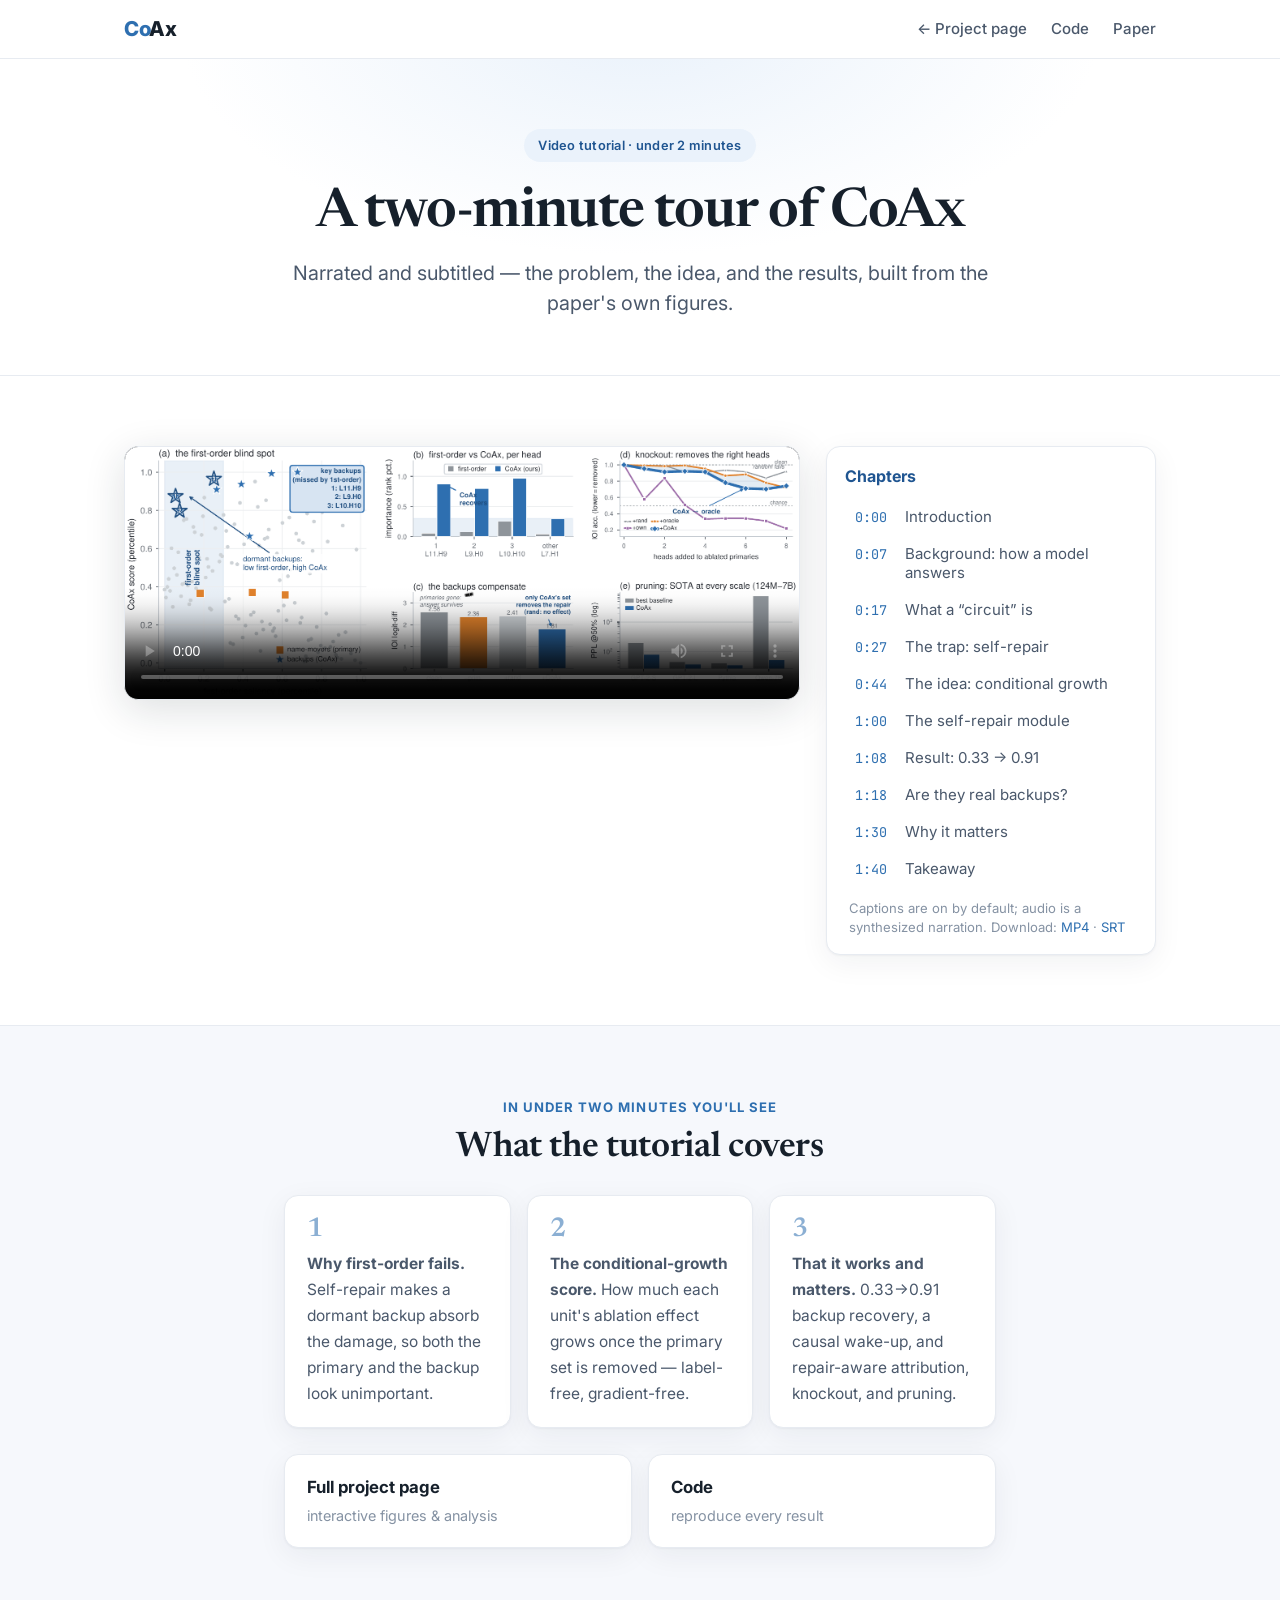
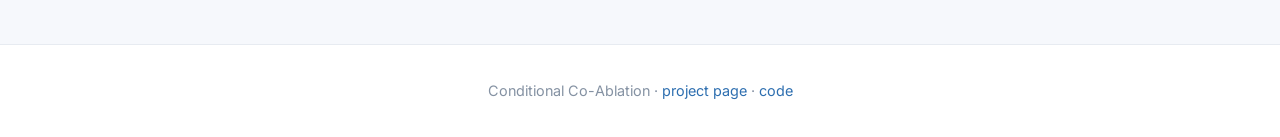
==== tutorial.html @ 96b6fce2 "Video v2: beginner-first animated tutorial (custom schematics, Ken Burns, animated counter, cross-fa" ====
<!DOCTYPE html>
<html lang="en">
<head>
<meta charset="utf-8"/>
<meta name="viewport" content="width=device-width, initial-scale=1.0"/>
<title>Tutorial — Conditional Co-Ablation (CoAx)</title>
<meta name="description" content="A narrated video tutorial on Conditional Co-Ablation: recovering self-repair backups in transformer circuits."/>
<link rel="preconnect" href="https://fonts.googleapis.com"/>
<link rel="preconnect" href="https://fonts.gstatic.com" crossorigin/>
<link href="https://fonts.googleapis.com/css2?family=Inter:wght@400;500;600;700;800&family=Newsreader:ital,opsz@0,6..72;1,6..72&family=JetBrains+Mono:wght@400;500&display=swap" rel="stylesheet"/>
<link rel="stylesheet" href="style.css"/>
<script>document.documentElement.classList.add('js');</script>
</head>
<body>

<nav id="nav">
  <div class="nav-inner">
    <a class="brand" href="index.html"><span class="brand-mark">Co</span>Ax</a>
    <div class="nav-links">
      <a href="index.html">&larr; Project page</a>
      <a href="https://github.com/GongZhiren/Conditional-Co-Ablation">Code</a>
      <a href="https://arxiv.org/abs/XXXX.XXXXX">Paper</a>
    </div>
  </div>
</nav>

<header class="hero tut-hero">
  <div class="wrap narrow">
    <div class="tag">Video tutorial · under 2 minutes</div>
    <h1>A two-minute tour of CoAx</h1>
    <p class="subtitle">Narrated and subtitled — the problem, the idea, and the results, built from the
      paper's own figures.</p>
  </div>
</header>

<main>
<section class="sec">
  <div class="wrap">
    <div class="tut-grid">
      <div class="video-card">
        <video id="vid" controls preload="metadata" poster="assets/fig_teaser.png" playsinline>
          <source src="assets/tutorial.mp4" type="video/mp4"/>
          <track kind="captions" src="assets/tutorial.vtt" srclang="en" label="English" default/>
          Your browser does not support the video tag — <a href="assets/tutorial.mp4">download the tutorial</a>.
        </video>
      </div>
      <aside class="chapters">
        <h4>Chapters</h4>
        <ul>
          <li><button data-t="0"><span>0:00</span> Introduction</button></li>
          <li><button data-t="7"><span>0:07</span> Background: how a model answers</button></li>
          <li><button data-t="17"><span>0:17</span> What a &ldquo;circuit&rdquo; is</button></li>
          <li><button data-t="27"><span>0:27</span> The trap: self-repair</button></li>
          <li><button data-t="44"><span>0:44</span> The idea: conditional growth</button></li>
          <li><button data-t="60"><span>1:00</span> The self-repair module</button></li>
          <li><button data-t="68"><span>1:08</span> Result: 0.33 &rarr; 0.91</button></li>
          <li><button data-t="78"><span>1:18</span> Are they real backups?</button></li>
          <li><button data-t="90"><span>1:30</span> Why it matters</button></li>
          <li><button data-t="100"><span>1:40</span> Takeaway</button></li>
        </ul>
        <p class="chap-note">Captions are on by default; audio is a synthesized narration. Download:
          <a href="assets/tutorial.mp4">MP4</a> · <a href="assets/tutorial.srt">SRT</a></p>
      </aside>
    </div>
  </div>
</section>

<section class="sec alt">
  <div class="wrap narrow">
    <span class="kicker">In under two minutes you'll see</span>
    <h2>What the tutorial covers</h2>
    <div class="takeaways">
      <div class="tk"><div class="tk-n">1</div><p><b>Why first-order fails.</b> Self-repair makes a
        dormant backup absorb the damage, so both the primary and the backup look unimportant.</p></div>
      <div class="tk"><div class="tk-n">2</div><p><b>The conditional-growth score.</b> How much each
        unit's ablation effect grows once the primary set is removed — label-free, gradient-free.</p></div>
      <div class="tk"><div class="tk-n">3</div><p><b>That it works and matters.</b> 0.33&rarr;0.91 backup
        recovery, a causal wake-up, and repair-aware attribution, knockout, and pruning.</p></div>
    </div>
    <div class="res-links" style="margin-top:26px">
      <a class="res" href="index.html"><b>Full project page</b><span>interactive figures &amp; analysis</span></a>
      <a class="res" href="https://github.com/GongZhiren/Conditional-Co-Ablation"><b>Code</b><span>reproduce every result</span></a>
    </div>
  </div>
</section>
</main>

<footer><div class="wrap narrow"><p>Conditional Co-Ablation · <a href="index.html">project page</a> ·
  <a href="https://github.com/GongZhiren/Conditional-Co-Ablation">code</a></p></div></footer>

<script>
  const v=document.getElementById('vid');
  document.querySelectorAll('.chapters button').forEach(b=>b.addEventListener('click',()=>{
    v.currentTime=+b.dataset.t; v.play().catch(()=>{});
    document.querySelectorAll('.chapters button').forEach(x=>x.classList.remove('on')); b.classList.add('on');
    v.scrollIntoView({behavior:'smooth',block:'center'});
  }));
</script>
</body>
</html>
---- style.css ----
/* ============================================================
   CoAx project page — clean academic style, blue accent (#2e6fb0)
   ============================================================ */
:root{
  --ink:#16202b; --ink-soft:#4a586b; --ink-faint:#8592a3;
  --line:#e7ebf1; --line-soft:#eef2f7;
  --bg:#ffffff; --bg-alt:#f6f8fc; --bg-card:#ffffff;
  --blue:#2e6fb0; --blue-deep:#1f5591; --blue-wash:#eaf2fb;
  --orange:#d98a2b; --gold:#e3a52a; --green:#2f8f66; --red:#c15743;
  --radius:14px; --shadow:0 1px 2px rgba(20,32,43,.04),0 8px 30px rgba(20,32,43,.06);
  --maxw:1080px;
}
*{box-sizing:border-box}
html{scroll-behavior:smooth; scroll-padding-top:74px}
body{
  margin:0; background:var(--bg); color:var(--ink);
  font-family:"Inter",system-ui,-apple-system,Segoe UI,Roboto,sans-serif;
  font-size:17px; line-height:1.68; -webkit-font-smoothing:antialiased;
}
a{color:var(--blue); text-decoration:none}
a:hover{color:var(--blue-deep)}
em{font-style:italic; color:var(--blue-deep); font-weight:500}
.wrap{max-width:var(--maxw); margin:0 auto; padding:0 24px}
.wrap.narrow{max-width:760px}
.mono{font-family:"JetBrains Mono",ui-monospace,monospace; font-size:.82em; color:var(--ink-faint); font-weight:400}

/* ---------------- nav ---------------- */
#nav{position:sticky; top:0; z-index:50; background:rgba(255,255,255,.82);
  backdrop-filter:saturate(180%) blur(12px); border-bottom:1px solid var(--line)}
.nav-inner{max-width:var(--maxw); margin:0 auto; padding:0 24px; height:58px;
  display:flex; align-items:center; justify-content:space-between}
.brand{font-weight:800; font-size:1.28rem; letter-spacing:-.02em; color:var(--ink)}
.brand-mark{color:var(--blue)}
.nav-links{display:flex; gap:24px}
.nav-links a{color:var(--ink-soft); font-weight:500; font-size:.94rem; position:relative}
.nav-links a:hover,.nav-links a.active{color:var(--blue)}
.nav-links a.active::after{content:""; position:absolute; left:0; right:0; bottom:-19px; height:2px; background:var(--blue)}

/* ---------------- hero ---------------- */
.hero{padding:76px 0 54px; background:
  radial-gradient(60% 120% at 50% -10%, var(--blue-wash), transparent 60%), var(--bg);
  border-bottom:1px solid var(--line); text-align:center}
.tag{display:inline-block; font-size:.8rem; font-weight:600; letter-spacing:.02em;
  color:var(--blue-deep); background:var(--blue-wash); padding:6px 14px; border-radius:999px; margin-bottom:22px}
.hero h1{font-family:"Newsreader",Georgia,serif; font-weight:600; font-size:3.4rem;
  line-height:1.08; letter-spacing:-.02em; margin:0 0 16px}
.subtitle{font-size:1.24rem; color:var(--ink-soft); max-width:720px; margin:0 auto 26px; line-height:1.5}
.subtitle em{color:var(--blue-deep)}
.authors{display:flex; flex-wrap:wrap; gap:6px 22px; justify-content:center; font-weight:600; font-size:1.02rem}
.authors span::after{content:""}
.affil{color:var(--ink-faint); margin-top:6px; font-size:.98rem}
.badges{display:flex; gap:12px; justify-content:center; margin:30px 0 8px; flex-wrap:wrap}
.badge{display:inline-flex; align-items:center; gap:8px; padding:10px 20px; border-radius:999px;
  border:1px solid var(--line); background:#fff; color:var(--ink); font-weight:600; font-size:.95rem;
  box-shadow:var(--shadow); transition:transform .12s ease, border-color .12s ease}
.badge:hover{transform:translateY(-2px); border-color:var(--blue); color:var(--ink)}
.badge svg{width:18px; height:18px; fill:currentColor}
.badge.primary{background:var(--blue); color:#fff; border-color:var(--blue)}
.badge.primary:hover{background:var(--blue-deep); color:#fff}

.headline-stat{margin:44px auto 0; max-width:640px}
.stat{display:flex; align-items:center; justify-content:center; gap:26px; flex-wrap:wrap;
  background:#fff; border:1px solid var(--line); border-radius:var(--radius); padding:22px 28px; box-shadow:var(--shadow)}
.stat-row{display:flex; flex-direction:column; align-items:center}
.stat .lab{font-size:.82rem; color:var(--ink-faint); font-weight:500; text-transform:uppercase; letter-spacing:.04em}
.stat .v{font-family:"Newsreader",serif; font-size:2.7rem; font-weight:600; line-height:1}
.stat .v.bad{color:var(--red)} .stat .v.good{color:var(--blue)}
.stat .arrow{font-size:.86rem; color:var(--ink-soft); font-weight:600; max-width:130px; text-align:center}
.stat-cap{font-size:.97rem; color:var(--ink-soft); margin:18px 4px 0; line-height:1.55}
.repro{color:var(--ink-faint)}

/* ---------------- sections ---------------- */
.sec{padding:70px 0; border-bottom:1px solid var(--line)}
.sec.alt{background:var(--bg-alt)}
.kicker{display:block; text-align:center; color:var(--blue); font-weight:700; font-size:.82rem;
  letter-spacing:.08em; text-transform:uppercase; margin-bottom:10px}
.sec h2{font-family:"Newsreader",serif; font-weight:600; font-size:2.2rem; text-align:center;
  letter-spacing:-.01em; margin:0 0 26px; line-height:1.15}
.lead{font-size:1.08rem; color:var(--ink-soft); margin:0 0 18px}
.lead.center{text-align:center; max-width:820px; margin-left:auto; margin-right:auto}
.hint{color:var(--blue); font-weight:600; font-size:.92em}
.caption{text-align:center; color:var(--ink-faint); font-size:.94rem; max-width:820px; margin:22px auto 0; line-height:1.55}

/* equation */
.eq{background:#fff; border:1px solid var(--line); border-radius:var(--radius); padding:14px 18px;
  margin:14px 0 26px; overflow-x:auto; box-shadow:var(--shadow); text-align:center}

/* cards */
.two-col{display:grid; grid-template-columns:1fr 1fr; gap:18px; margin:6px 0 24px}
.card{background:#fff; border:1px solid var(--line); border-radius:var(--radius); padding:22px 24px; box-shadow:var(--shadow)}
.card h4{margin:0 0 8px; font-size:1.05rem; color:var(--blue-deep)}
.card p{margin:0; font-size:.98rem; color:var(--ink-soft)}

/* ---------------- scroll progress + reveal + video + lightbox ---------------- */
#scrollbar{position:fixed; top:0; left:0; height:3px; width:0; background:var(--blue); z-index:60}
html.js .reveal{opacity:0; transform:translateY(26px); transition:opacity .7s ease, transform .7s cubic-bezier(.22,1,.36,1)}
html.js .reveal.in{opacity:1; transform:none}
.video-card{max-width:960px; margin:0 auto; border-radius:var(--radius); overflow:hidden;
  box-shadow:0 10px 40px rgba(20,32,43,.14); border:1px solid var(--line); background:#000}
.video-card video{display:block; width:100%; height:auto}
.figure.zoom{cursor:zoom-in}
.figure.zoom img{transition:transform .35s cubic-bezier(.22,1,.36,1)}
.figure.zoom:hover img{transform:scale(1.015)}
.figrow.three{grid-template-columns:repeat(3,1fr)}
#lightbox{position:fixed; inset:0; background:rgba(12,18,26,.9); z-index:200; display:none;
  align-items:center; justify-content:center; padding:34px; cursor:zoom-out; backdrop-filter:blur(3px)}
#lightbox.open{display:flex}
#lightbox img{max-width:96vw; max-height:92vh; border-radius:10px; box-shadow:0 20px 60px rgba(0,0,0,.5); background:#fff}

/* ---------------- figures (paper assets) ---------------- */
.wrap.wide{max-width:1180px}
.hero-fig{margin-top:34px}
.figure{margin:0; background:#fff; border:1px solid var(--line); border-radius:var(--radius);
  box-shadow:var(--shadow); overflow:hidden}
.figure img{display:block; width:100%; height:auto; background:#fff}
.figure figcaption{padding:14px 22px; font-size:.92rem; color:var(--ink-soft); line-height:1.55;
  border-top:1px solid var(--line-soft)}
.figure figcaption b{color:var(--ink)}
.figrow{display:grid; grid-template-columns:1fr 1fr; gap:20px; margin-top:22px}
.figrow .figure.half figcaption{font-size:.88rem}

/* ---------------- scatter plot ---------------- */
.plot-card{background:#fff; border:1px solid var(--line); border-radius:var(--radius);
  padding:20px; box-shadow:var(--shadow); max-width:760px; margin:6px auto 0}
#scatter{width:100%}
#scatter svg{width:100%; height:auto; display:block}
.legend{display:flex; flex-wrap:wrap; gap:8px 22px; justify-content:center; align-items:center;
  margin-top:12px; font-size:.9rem; color:var(--ink-soft)}
.legend .dot{width:11px; height:11px; border-radius:50%; display:inline-block; margin-right:6px; vertical-align:-1px}
.legend .dot.other{background:#c3ccd8} .legend .dot.primary{background:var(--orange)}
.legend .star{color:var(--blue); margin-right:5px; font-size:1.05em}
.legend-note{color:var(--ink-faint); font-size:.82rem}
.k-back{color:var(--blue); font-weight:700}

/* ---------------- demo (knockout) ---------------- */
.demo-card,.wake-card{background:#fff; border:1px solid var(--line); border-radius:var(--radius);
  box-shadow:var(--shadow); max-width:820px; margin:6px auto 0; overflow:hidden}
.demo-controls{display:flex; flex-wrap:wrap; gap:8px; padding:18px 22px; border-bottom:1px solid var(--line-soft); background:var(--bg-alt)}
.dbtn{border:1px solid var(--line); background:#fff; color:var(--ink-soft); font-weight:600; font-size:.92rem;
  padding:9px 16px; border-radius:9px; cursor:pointer; transition:all .14s ease; font-family:inherit}
.dbtn:hover{border-color:var(--blue); color:var(--blue)}
.dbtn.active{background:var(--blue); color:#fff; border-color:var(--blue)}
.demo-body{padding:26px 26px 30px; display:grid; grid-template-columns:1.3fr 1fr; gap:28px; align-items:center}
.gauge-label{font-size:.9rem; font-weight:600; color:var(--ink-soft); margin-bottom:8px}
.bar-track{position:relative; height:30px; background:var(--bg-alt); border-radius:8px; overflow:hidden; border:1px solid var(--line-soft)}
.bar-fill{position:absolute; left:0; top:0; bottom:0; width:0;
  background:linear-gradient(90deg,var(--blue),#4a8ccb); border-radius:8px; transition:width .7s cubic-bezier(.22,1,.36,1)}
.bar-fill.acc{background:linear-gradient(90deg,#2f8f66,#57b489)}
.bar-val{position:absolute; right:10px; top:50%; transform:translateY(-50%); font-family:"JetBrains Mono",monospace;
  font-size:.9rem; font-weight:600; color:var(--ink)}
.demo-explain{font-size:.98rem; color:var(--ink-soft); line-height:1.55; min-height:96px}
.demo-explain b{color:var(--ink)}
.demo-explain .verdict{display:inline-block; font-weight:700; margin-bottom:6px}
.verdict.ok{color:var(--green)} .verdict.warn{color:var(--red)} .verdict.mid{color:var(--blue-deep)}

/* ---------------- wake-up ---------------- */
.wake-slider{padding:20px 24px 6px; text-align:center}
.wake-slider label{font-weight:600; color:var(--ink-soft); font-size:.96rem}
.wake-slider b{color:var(--blue); font-size:1.1rem}
input[type=range]{-webkit-appearance:none; appearance:none; width:min(420px,80%); height:6px; border-radius:6px;
  background:var(--line); margin:14px auto 0; display:block; cursor:pointer}
input[type=range]::-webkit-slider-thumb{-webkit-appearance:none; width:20px; height:20px; border-radius:50%;
  background:var(--blue); border:3px solid #fff; box-shadow:var(--shadow); cursor:pointer}
input[type=range]::-moz-range-thumb{width:18px; height:18px; border-radius:50%; background:var(--blue); border:3px solid #fff; cursor:pointer}
.wake-gauges{display:grid; grid-template-columns:1fr 1fr; gap:24px; padding:16px 30px 30px}
.wg-title{font-size:.9rem; font-weight:600; color:var(--ink-soft); margin-bottom:10px; text-align:center; min-height:40px}
.wg svg{width:100%; height:auto; display:block}

/* ---------------- results ---------------- */
.results-grid{display:grid; grid-template-columns:1.15fr .85fr; gap:22px; max-width:940px; margin:0 auto}
.rc{background:#fff; border:1px solid var(--line); border-radius:var(--radius); padding:24px; box-shadow:var(--shadow)}
.rc h4{margin:0 0 14px; font-size:1.08rem}
.rtable{width:100%; border-collapse:collapse; font-size:.96rem}
.rtable th{text-align:left; color:var(--ink-faint); font-weight:600; font-size:.82rem; text-transform:uppercase;
  letter-spacing:.03em; padding:6px 8px; border-bottom:2px solid var(--line)}
.rtable td{padding:9px 8px; border-bottom:1px solid var(--line-soft)}
.rtable td:last-child{text-align:right; font-family:"JetBrains Mono",monospace; font-weight:600}
.rtable tr.win td{background:var(--blue-wash)}
.rtable tr.win td:last-child{color:var(--blue-deep)}
.ord{display:inline-block; font-size:.68rem; font-weight:700; color:var(--ink-faint); border:1px solid var(--line);
  border-radius:4px; padding:0 4px; margin-left:6px; vertical-align:1px}
.ord.ours{color:var(--blue); border-color:var(--blue)}
.rc-note{font-size:.9rem; color:var(--ink-faint); margin:14px 0 0; line-height:1.5}
.rc.mini{display:flex; flex-direction:column; gap:2px}
.mini-stat{display:flex; align-items:center; gap:14px; padding:12px 0; border-bottom:1px solid var(--line-soft)}
.ms-num{font-family:"Newsreader",serif; font-size:2rem; font-weight:600; color:var(--blue); min-width:74px}
.ms-lab{font-size:.9rem; color:var(--ink-soft); font-weight:600; line-height:1.3}
.ms-lab span{color:var(--ink-faint); font-weight:400; font-size:.85rem}

/* ---------------- resources / bibtex ---------------- */
.res-links{display:grid; grid-template-columns:1fr 1fr; gap:16px; margin:8px 0 26px}
.res{display:flex; flex-direction:column; gap:3px; padding:18px 22px; border:1px solid var(--line);
  border-radius:var(--radius); background:#fff; box-shadow:var(--shadow); transition:transform .12s, border-color .12s}
.res:hover{transform:translateY(-2px); border-color:var(--blue)}
.res b{font-size:1.05rem; color:var(--ink)} .res span{font-size:.9rem; color:var(--ink-faint)}
.bibtex{border:1px solid var(--line); border-radius:var(--radius); overflow:hidden; box-shadow:var(--shadow)}
.bib-head{display:flex; justify-content:space-between; align-items:center; padding:10px 16px;
  background:var(--bg-alt); border-bottom:1px solid var(--line); font-weight:600; font-size:.9rem; color:var(--ink-soft)}
#copyBib{border:1px solid var(--line); background:#fff; color:var(--blue); font-weight:600; font-size:.84rem;
  padding:5px 14px; border-radius:7px; cursor:pointer; font-family:inherit}
#copyBib:hover{background:var(--blue); color:#fff; border-color:var(--blue)}
.bibtex pre{margin:0; padding:18px; font-family:"JetBrains Mono",monospace; font-size:.82rem; line-height:1.6;
  color:var(--ink); overflow-x:auto; background:#fff}

/* ---------------- footer + tooltip ---------------- */
footer{padding:34px 0; text-align:center}
footer p{color:var(--ink-faint); font-size:.9rem; margin:0}
.tooltip{position:fixed; pointer-events:none; opacity:0; transform:translate(-50%,-115%);
  background:var(--ink); color:#fff; padding:7px 11px; border-radius:8px; font-size:.82rem; font-weight:500;
  font-family:"JetBrains Mono",monospace; white-space:nowrap; z-index:100; transition:opacity .1s; box-shadow:0 6px 20px rgba(0,0,0,.25)}
.tooltip.show{opacity:1}

/* ---------------- responsive ---------------- */
@media (max-width:820px){
  body{font-size:16px}
  .nav-links{display:none}
  .hero h1{font-size:2.5rem}
  .subtitle{font-size:1.08rem}
  .two-col,.results-grid,.res-links,.wake-gauges,.demo-body,.figrow,.figrow.three{grid-template-columns:1fr}
  .sec h2{font-size:1.7rem}
  .stat .v{font-size:2.2rem}
}

/* ================= narrative redesign ================= */
.thesis{max-width:750px; margin:46px auto 4px; padding:0 24px; text-align:center;
  font-family:"Newsreader",serif; font-size:1.42rem; line-height:1.5; color:var(--ink)}
.thesis em{color:var(--blue-deep); font-style:italic}
.act-head{display:flex; gap:20px; align-items:flex-start; margin-bottom:16px}
.act-n{font-family:"Newsreader",serif; font-size:2.5rem; font-weight:600; color:var(--blue);
  line-height:.9; opacity:.45; min-width:56px}
.act-head>div{flex:1}
.act-head .kicker{text-align:left; margin:2px 0 4px}
.act-head h2{text-align:left; margin:0}
.split{display:grid; grid-template-columns:1fr 1fr; gap:34px; align-items:center; max-width:1080px; margin:0 auto}
.split-text h4{margin:0 0 10px; font-size:1.12rem; color:var(--blue-deep)}
.split-text p{margin:0 0 12px; color:var(--ink-soft); font-size:1.02rem}
.split-text p:last-child{margin-bottom:0}
.split-fig{margin:0}
.split .plot-card{margin:0}
.cards3{display:grid; grid-template-columns:repeat(3,1fr); gap:16px; margin-top:10px}
.flow{text-align:center; max-width:720px; margin:36px auto 0; color:var(--ink-faint);
  font-size:1.02rem; font-style:italic; line-height:1.5}
.flow::after{content:"\2193"; display:block; margin-top:10px; font-size:1.4rem; color:#cfd8e3; font-style:normal}
details.more{max-width:1080px; margin:0 auto; border:1px solid var(--line); border-radius:var(--radius);
  background:#fff; box-shadow:var(--shadow)}
details.more>summary{cursor:pointer; padding:18px 24px; font-weight:700; color:var(--blue-deep); list-style:none}
details.more>summary::-webkit-details-marker{display:none}
details.more>summary::before{content:"\25B8"; margin-right:10px; color:var(--blue); display:inline-block; transition:transform .2s}
details.more[open]>summary::before{transform:rotate(90deg)}
details.more>summary span{color:var(--ink-faint); font-weight:400}
details.more[open]>summary{border-bottom:1px solid var(--line-soft)}
.gallery{display:grid; grid-template-columns:repeat(3,1fr); gap:14px; padding:18px}
.gcard{margin:0; border:1px solid var(--line-soft); border-radius:10px; overflow:hidden; cursor:zoom-in;
  background:#fff; transition:border-color .15s, transform .15s}
.gcard:hover{border-color:var(--blue); transform:translateY(-2px)}
.gcard img{display:block; width:100%; aspect-ratio:16/10; object-fit:contain; background:#fff; padding:8px}
.gcard figcaption{padding:8px 12px; font-size:.82rem; color:var(--ink-soft); border-top:1px solid var(--line-soft); text-align:center}

/* tutorial page */
.tut-hero{padding:70px 0 30px}
.tut-grid{display:grid; grid-template-columns:1fr 330px; gap:26px; align-items:start; max-width:1140px; margin:0 auto}
.chapters{background:#fff; border:1px solid var(--line); border-radius:var(--radius); box-shadow:var(--shadow); padding:16px 18px}
.chapters h4{margin:0 0 8px; font-size:1rem; color:var(--blue-deep)}
.chapters ul{list-style:none; margin:0; padding:0}
.chapters button{width:100%; text-align:left; background:none; border:none; border-radius:8px; padding:9px 10px;
  font-family:inherit; font-size:.94rem; color:var(--ink-soft); cursor:pointer; display:flex; gap:10px; align-items:baseline}
.chapters button span{font-family:"JetBrains Mono",monospace; color:var(--blue); font-size:.84rem; min-width:40px}
.chapters button:hover,.chapters button.on{background:var(--blue-wash); color:var(--ink)}
.chap-note{font-size:.82rem; color:var(--ink-faint); margin:12px 4px 0; line-height:1.5}
.takeaways{display:grid; grid-template-columns:repeat(3,1fr); gap:16px; margin-top:10px}
.tk{background:#fff; border:1px solid var(--line); border-radius:var(--radius); box-shadow:var(--shadow); padding:20px 22px}
.tk-n{font-family:"Newsreader",serif; font-size:1.7rem; font-weight:600; color:var(--blue); opacity:.55; line-height:1; margin-bottom:8px}
.tk p{margin:0; font-size:.97rem; color:var(--ink-soft)}

@media (max-width:820px){
  .split,.cards3,.gallery,.tut-grid,.takeaways{grid-template-columns:1fr}
  .act-n{font-size:2rem; min-width:40px}
  .thesis{font-size:1.2rem}
}
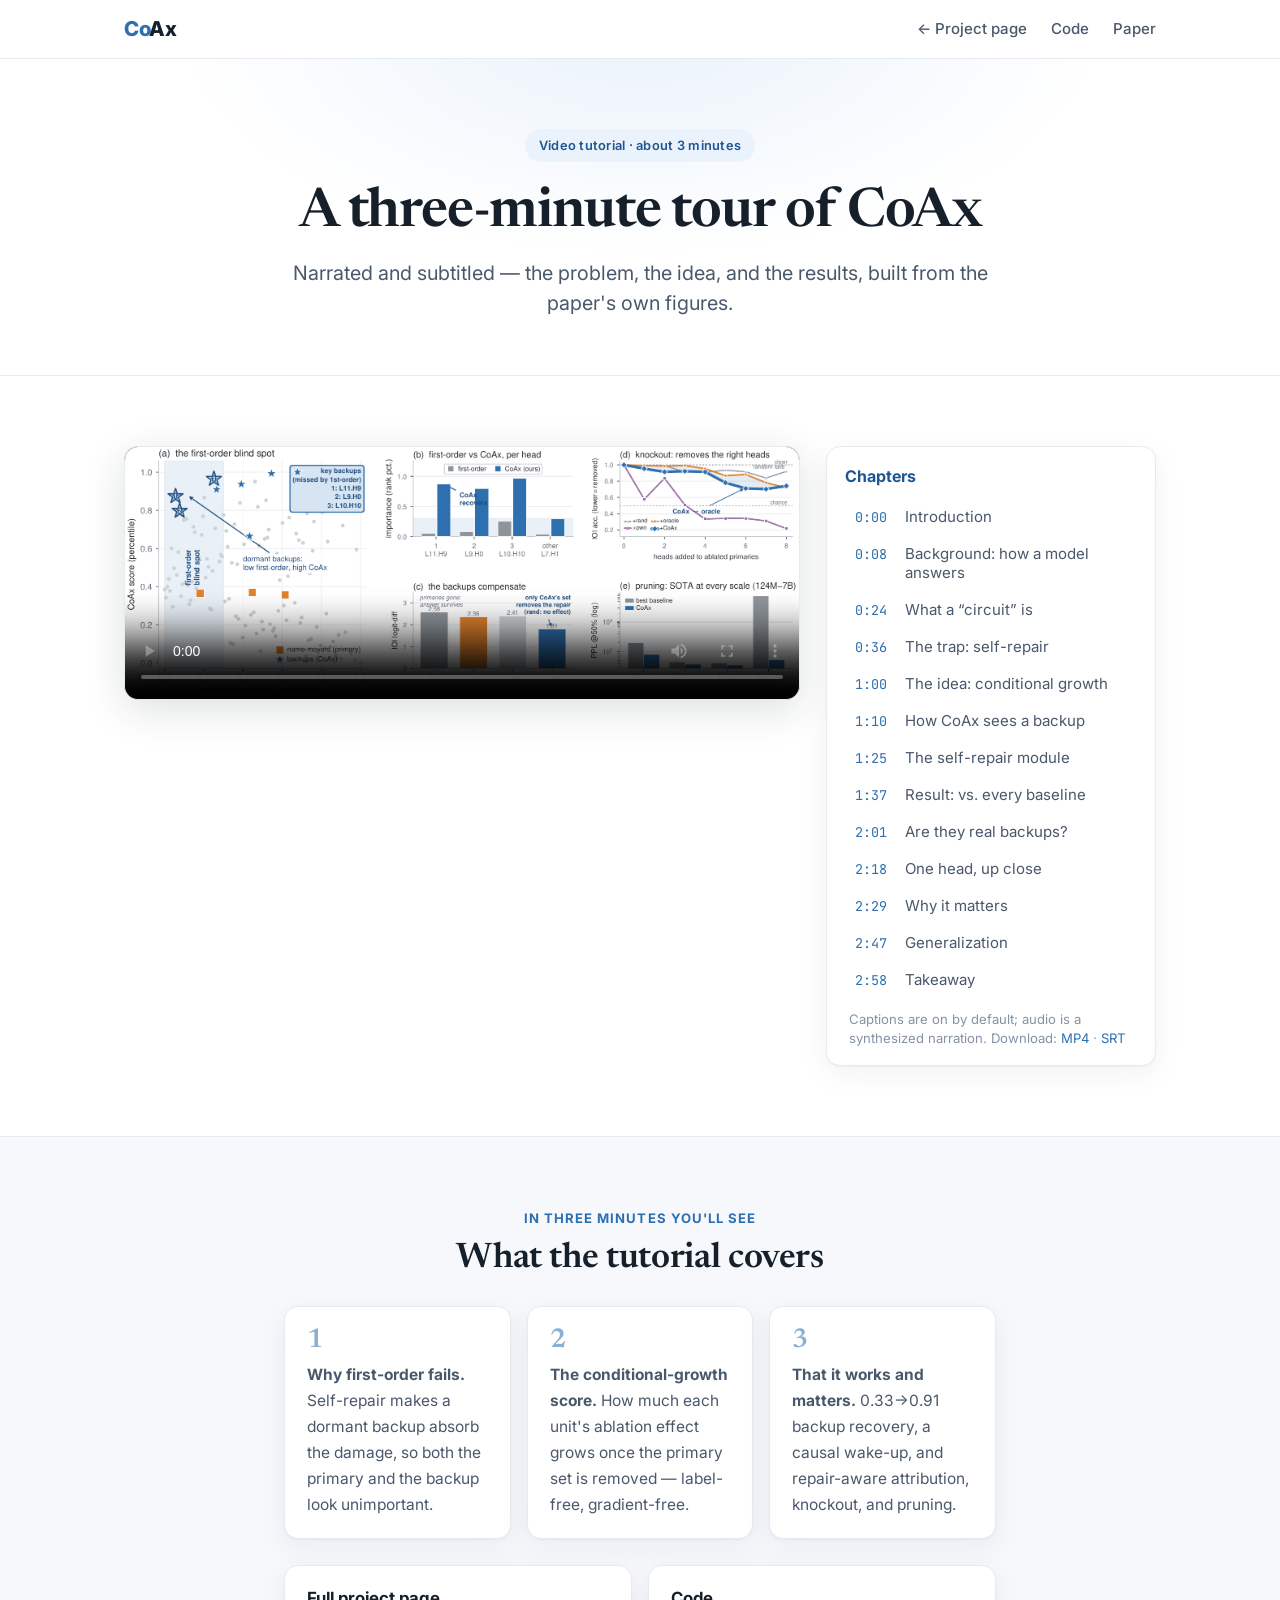
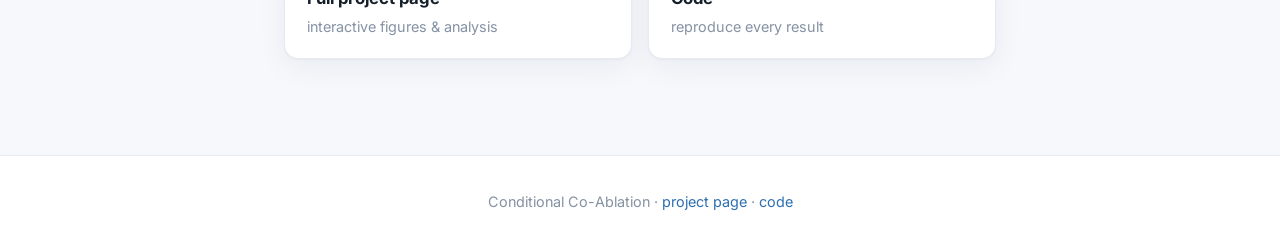
==== commit 4465b77f: "Detailed QA fixes: scrollable mobile nav (was hidden); de-split Scale heatmap to kill whitespace. Vi" ====
--- a/tutorial.html
+++ b/tutorial.html
@@ -26,8 +26,8 @@
 
 <header class="hero tut-hero">
   <div class="wrap narrow">
-    <div class="tag">Video tutorial · under 2 minutes</div>
-    <h1>A two-minute tour of CoAx</h1>
+    <div class="tag">Video tutorial · about 3 minutes</div>
+    <h1>A three-minute tour of CoAx</h1>
     <p class="subtitle">Narrated and subtitled — the problem, the idea, and the results, built from the
       paper's own figures.</p>
   </div>
@@ -48,15 +48,18 @@
         <h4>Chapters</h4>
         <ul>
           <li><button data-t="0"><span>0:00</span> Introduction</button></li>
-          <li><button data-t="7"><span>0:07</span> Background: how a model answers</button></li>
-          <li><button data-t="17"><span>0:17</span> What a &ldquo;circuit&rdquo; is</button></li>
-          <li><button data-t="27"><span>0:27</span> The trap: self-repair</button></li>
-          <li><button data-t="44"><span>0:44</span> The idea: conditional growth</button></li>
-          <li><button data-t="60"><span>1:00</span> The self-repair module</button></li>
-          <li><button data-t="68"><span>1:08</span> Result: 0.33 &rarr; 0.91</button></li>
-          <li><button data-t="78"><span>1:18</span> Are they real backups?</button></li>
-          <li><button data-t="90"><span>1:30</span> Why it matters</button></li>
-          <li><button data-t="100"><span>1:40</span> Takeaway</button></li>
+          <li><button data-t="8"><span>0:08</span> Background: how a model answers</button></li>
+          <li><button data-t="24"><span>0:24</span> What a &ldquo;circuit&rdquo; is</button></li>
+          <li><button data-t="36"><span>0:36</span> The trap: self-repair</button></li>
+          <li><button data-t="60"><span>1:00</span> The idea: conditional growth</button></li>
+          <li><button data-t="70"><span>1:10</span> How CoAx sees a backup</button></li>
+          <li><button data-t="85"><span>1:25</span> The self-repair module</button></li>
+          <li><button data-t="97"><span>1:37</span> Result: vs. every baseline</button></li>
+          <li><button data-t="121"><span>2:01</span> Are they real backups?</button></li>
+          <li><button data-t="138"><span>2:18</span> One head, up close</button></li>
+          <li><button data-t="149"><span>2:29</span> Why it matters</button></li>
+          <li><button data-t="167"><span>2:47</span> Generalization</button></li>
+          <li><button data-t="178"><span>2:58</span> Takeaway</button></li>
         </ul>
         <p class="chap-note">Captions are on by default; audio is a synthesized narration. Download:
           <a href="assets/tutorial.mp4">MP4</a> · <a href="assets/tutorial.srt">SRT</a></p>
@@ -67,7 +70,7 @@
 
 <section class="sec alt">
   <div class="wrap narrow">
-    <span class="kicker">In under two minutes you'll see</span>
+    <span class="kicker">In three minutes you'll see</span>
     <h2>What the tutorial covers</h2>
     <div class="takeaways">
       <div class="tk"><div class="tk-n">1</div><p><b>Why first-order fails.</b> Self-repair makes a
--- a/style.css
+++ b/style.css
@@ -213,7 +213,11 @@
 /* ---------------- responsive ---------------- */
 @media (max-width:820px){
   body{font-size:16px}
-  .nav-links{display:none}
+  .nav-links{gap:15px; font-size:.86rem; overflow-x:auto; flex-wrap:nowrap; max-width:64vw;
+    -webkit-overflow-scrolling:touch; scrollbar-width:none}
+  .nav-links::-webkit-scrollbar{display:none}
+  .nav-links a{white-space:nowrap}
+  .nav-links a.active::after{display:none}
   .hero h1{font-size:2.5rem}
   .subtitle{font-size:1.08rem}
   .two-col,.results-grid,.res-links,.wake-gauges,.demo-body,.figrow,.figrow.three{grid-template-columns:1fr}
@@ -277,3 +281,9 @@
   .act-n{font-size:2rem; min-width:40px}
   .thesis{font-size:1.2rem}
 }
+
+/* applications sub-headings */
+.subact{font-family:"Newsreader",serif; font-size:1.45rem; font-weight:600; color:var(--ink);
+  text-align:left; margin:8px 0 4px}
+.subact span{font-family:"Inter",sans-serif; font-size:.98rem; font-weight:400; color:var(--ink-faint)}
+.figrow .gcard img{aspect-ratio:16/10}
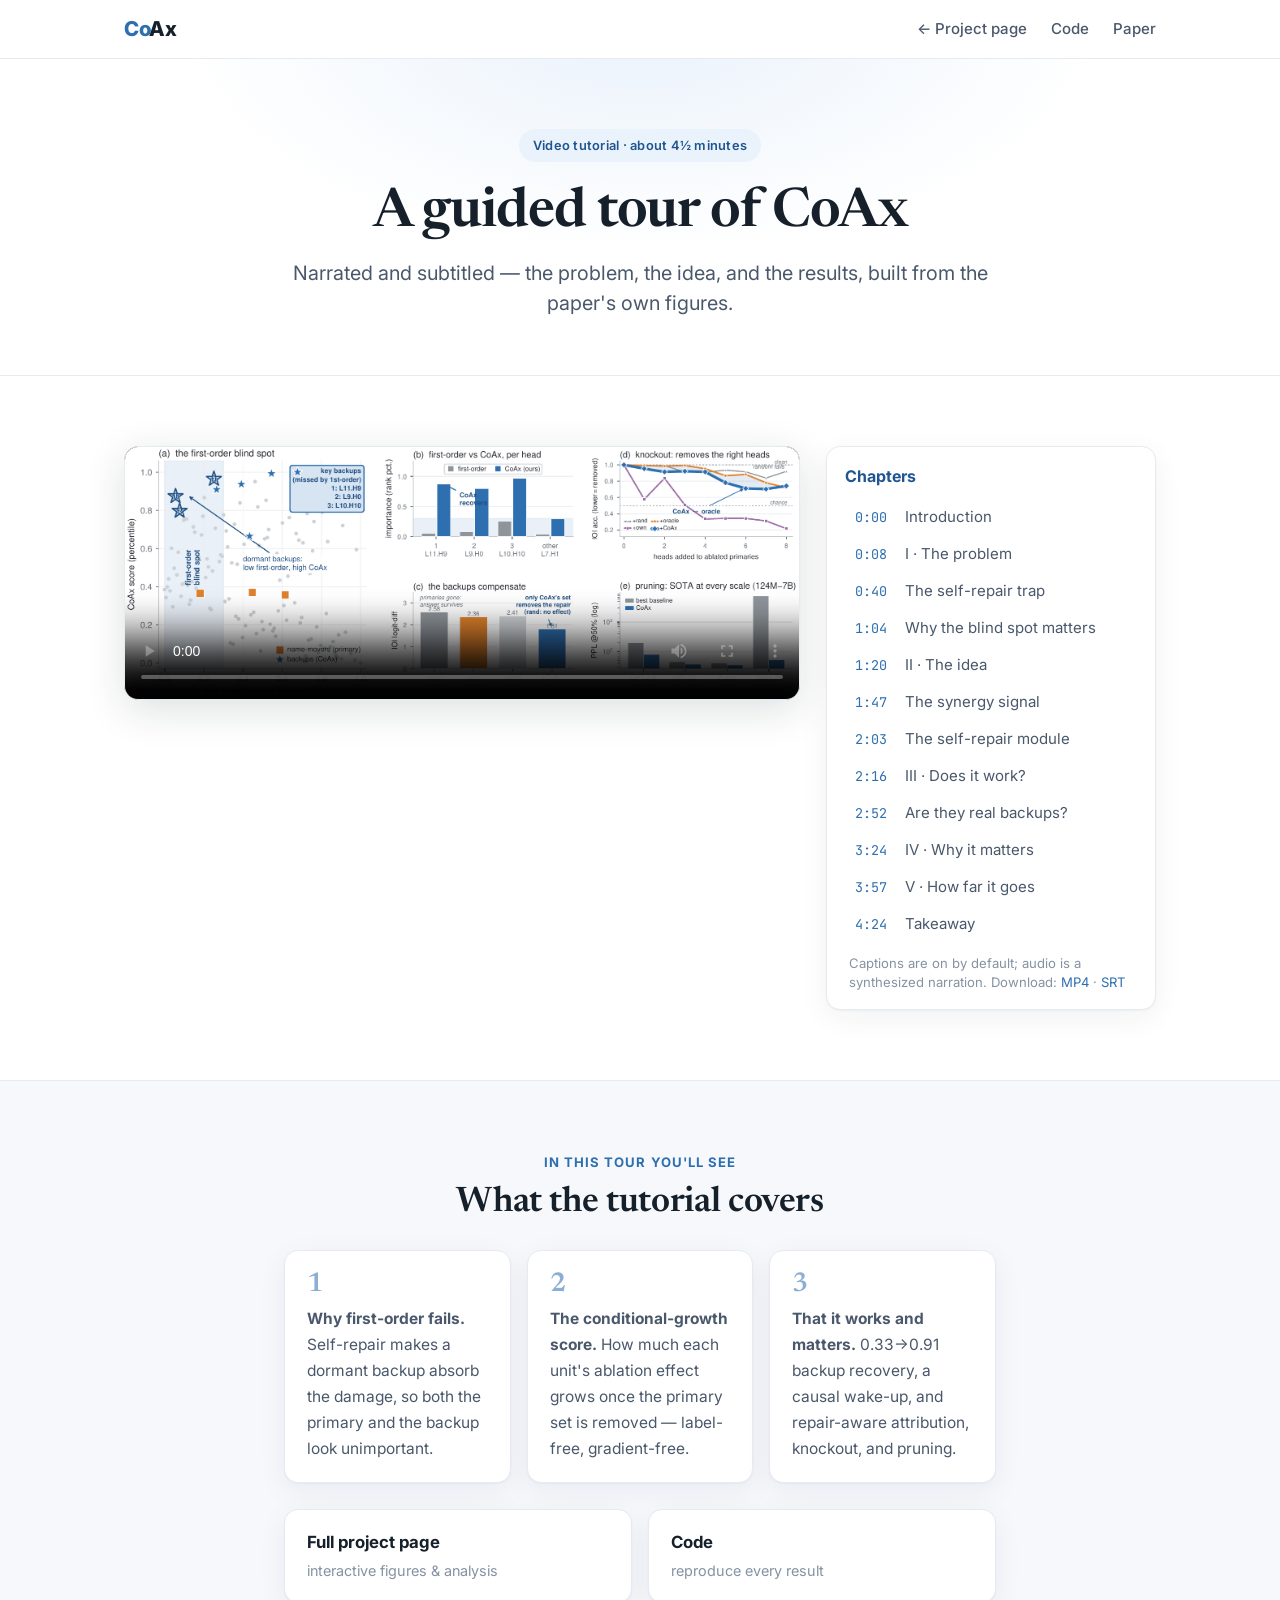
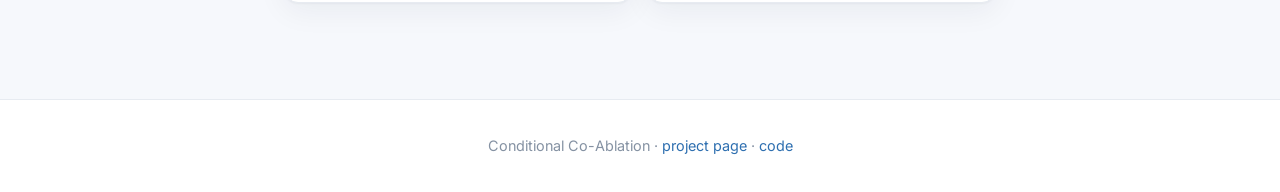
==== commit 2e5c5782: "Video v5 (4:38): chaptered PART I–V dividers; new synergy, downstream-stakes, and attribution-bar an" ====
--- a/tutorial.html
+++ b/tutorial.html
@@ -26,8 +26,8 @@
 
 <header class="hero tut-hero">
   <div class="wrap narrow">
-    <div class="tag">Video tutorial · about 3 minutes</div>
-    <h1>A three-minute tour of CoAx</h1>
+    <div class="tag">Video tutorial · about 4½ minutes</div>
+    <h1>A guided tour of CoAx</h1>
     <p class="subtitle">Narrated and subtitled — the problem, the idea, and the results, built from the
       paper's own figures.</p>
   </div>
@@ -48,18 +48,17 @@
         <h4>Chapters</h4>
         <ul>
           <li><button data-t="0"><span>0:00</span> Introduction</button></li>
-          <li><button data-t="8"><span>0:08</span> Background: how a model answers</button></li>
-          <li><button data-t="24"><span>0:24</span> What a &ldquo;circuit&rdquo; is</button></li>
-          <li><button data-t="36"><span>0:36</span> The trap: self-repair</button></li>
-          <li><button data-t="60"><span>1:00</span> The idea: conditional growth</button></li>
-          <li><button data-t="70"><span>1:10</span> How CoAx sees a backup</button></li>
-          <li><button data-t="85"><span>1:25</span> The self-repair module</button></li>
-          <li><button data-t="97"><span>1:37</span> Result: vs. every baseline</button></li>
-          <li><button data-t="121"><span>2:01</span> Are they real backups?</button></li>
-          <li><button data-t="138"><span>2:18</span> One head, up close</button></li>
-          <li><button data-t="149"><span>2:29</span> Why it matters</button></li>
-          <li><button data-t="167"><span>2:47</span> Generalization</button></li>
-          <li><button data-t="178"><span>2:58</span> Takeaway</button></li>
+          <li><button data-t="8"><span>0:08</span> I &middot; The problem</button></li>
+          <li><button data-t="40"><span>0:40</span> The self-repair trap</button></li>
+          <li><button data-t="64"><span>1:04</span> Why the blind spot matters</button></li>
+          <li><button data-t="80"><span>1:20</span> II &middot; The idea</button></li>
+          <li><button data-t="107"><span>1:47</span> The synergy signal</button></li>
+          <li><button data-t="123"><span>2:03</span> The self-repair module</button></li>
+          <li><button data-t="136"><span>2:16</span> III &middot; Does it work?</button></li>
+          <li><button data-t="172"><span>2:52</span> Are they real backups?</button></li>
+          <li><button data-t="204"><span>3:24</span> IV &middot; Why it matters</button></li>
+          <li><button data-t="237"><span>3:57</span> V &middot; How far it goes</button></li>
+          <li><button data-t="264"><span>4:24</span> Takeaway</button></li>
         </ul>
         <p class="chap-note">Captions are on by default; audio is a synthesized narration. Download:
           <a href="assets/tutorial.mp4">MP4</a> · <a href="assets/tutorial.srt">SRT</a></p>
@@ -70,7 +69,7 @@
 
 <section class="sec alt">
   <div class="wrap narrow">
-    <span class="kicker">In three minutes you'll see</span>
+    <span class="kicker">In this tour you'll see</span>
     <h2>What the tutorial covers</h2>
     <div class="takeaways">
       <div class="tk"><div class="tk-n">1</div><p><b>Why first-order fails.</b> Self-repair makes a
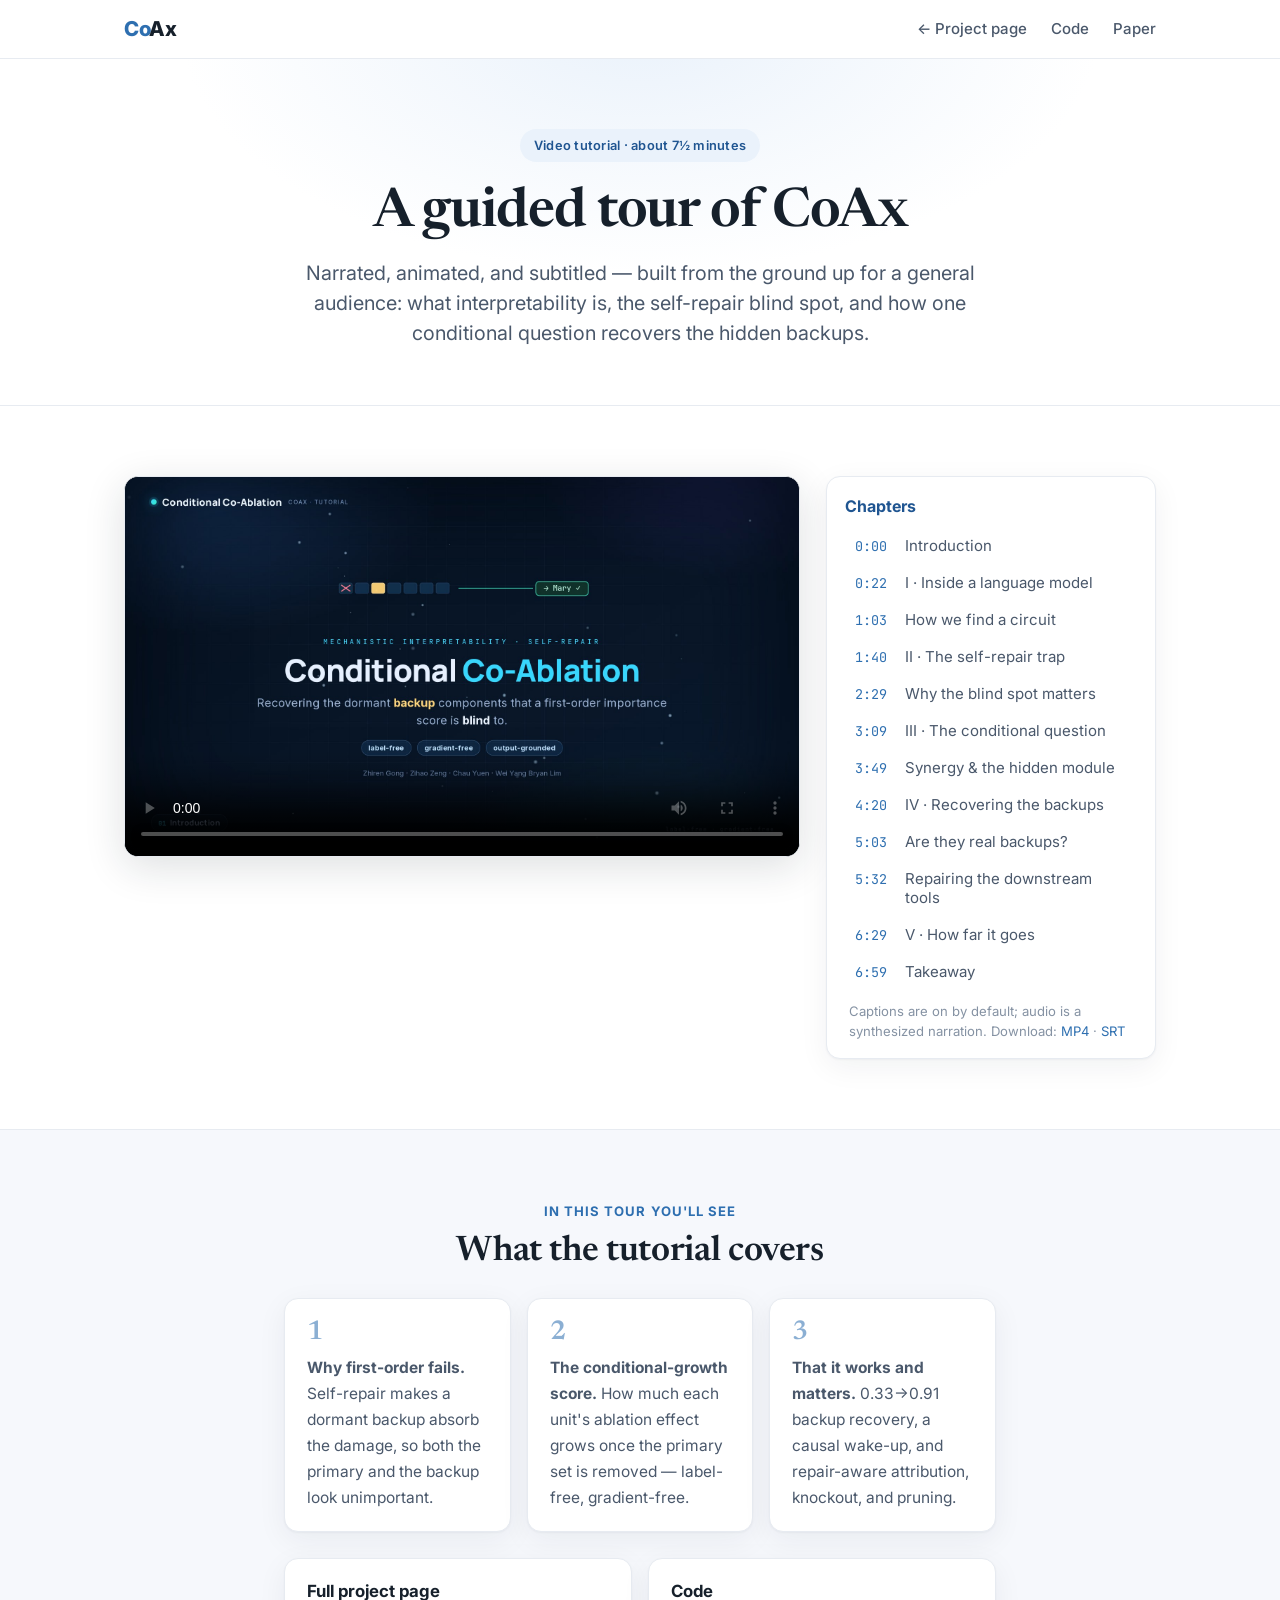
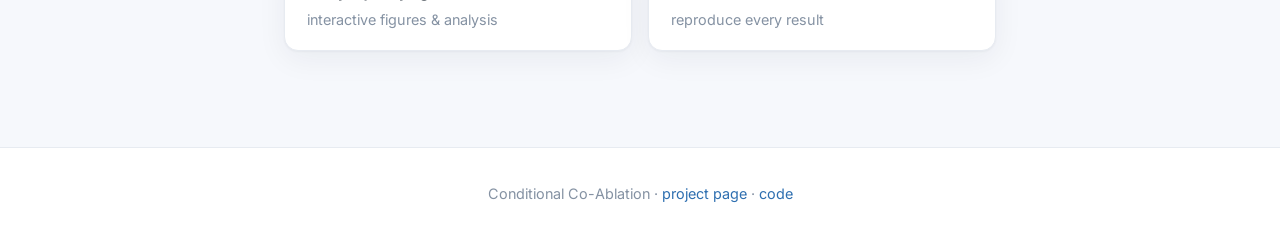
==== commit 5b811b1c: "Replace tutorial with a full 7.5-min animated explainer (same standard as the SubspacePath video) - " ====
--- a/tutorial.html
+++ b/tutorial.html
@@ -26,10 +26,11 @@
 
 <header class="hero tut-hero">
   <div class="wrap narrow">
-    <div class="tag">Video tutorial · about 4½ minutes</div>
+    <div class="tag">Video tutorial · about 7½ minutes</div>
     <h1>A guided tour of CoAx</h1>
-    <p class="subtitle">Narrated and subtitled — the problem, the idea, and the results, built from the
-      paper's own figures.</p>
+    <p class="subtitle">Narrated, animated, and subtitled — built from the ground up for a general
+      audience: what interpretability is, the self-repair blind spot, and how one conditional
+      question recovers the hidden backups.</p>
   </div>
 </header>
 
@@ -38,7 +39,7 @@
   <div class="wrap">
     <div class="tut-grid">
       <div class="video-card">
-        <video id="vid" controls preload="metadata" poster="assets/fig_teaser.png" playsinline>
+        <video id="vid" controls preload="metadata" poster="assets/tutorial_poster.jpg" playsinline>
           <source src="assets/tutorial.mp4" type="video/mp4"/>
           <track kind="captions" src="assets/tutorial.vtt" srclang="en" label="English" default/>
           Your browser does not support the video tag — <a href="assets/tutorial.mp4">download the tutorial</a>.
@@ -48,17 +49,17 @@
         <h4>Chapters</h4>
         <ul>
           <li><button data-t="0"><span>0:00</span> Introduction</button></li>
-          <li><button data-t="8"><span>0:08</span> I &middot; The problem</button></li>
-          <li><button data-t="40"><span>0:40</span> The self-repair trap</button></li>
-          <li><button data-t="64"><span>1:04</span> Why the blind spot matters</button></li>
-          <li><button data-t="80"><span>1:20</span> II &middot; The idea</button></li>
-          <li><button data-t="107"><span>1:47</span> The synergy signal</button></li>
-          <li><button data-t="123"><span>2:03</span> The self-repair module</button></li>
-          <li><button data-t="136"><span>2:16</span> III &middot; Does it work?</button></li>
-          <li><button data-t="172"><span>2:52</span> Are they real backups?</button></li>
-          <li><button data-t="204"><span>3:24</span> IV &middot; Why it matters</button></li>
-          <li><button data-t="237"><span>3:57</span> V &middot; How far it goes</button></li>
-          <li><button data-t="264"><span>4:24</span> Takeaway</button></li>
+          <li><button data-t="22"><span>0:22</span> I &middot; Inside a language model</button></li>
+          <li><button data-t="63"><span>1:03</span> How we find a circuit</button></li>
+          <li><button data-t="100"><span>1:40</span> II &middot; The self-repair trap</button></li>
+          <li><button data-t="149"><span>2:29</span> Why the blind spot matters</button></li>
+          <li><button data-t="189"><span>3:09</span> III &middot; The conditional question</button></li>
+          <li><button data-t="229"><span>3:49</span> Synergy &amp; the hidden module</button></li>
+          <li><button data-t="260"><span>4:20</span> IV &middot; Recovering the backups</button></li>
+          <li><button data-t="303"><span>5:03</span> Are they real backups?</button></li>
+          <li><button data-t="332"><span>5:32</span> Repairing the downstream tools</button></li>
+          <li><button data-t="389"><span>6:29</span> V &middot; How far it goes</button></li>
+          <li><button data-t="419"><span>6:59</span> Takeaway</button></li>
         </ul>
         <p class="chap-note">Captions are on by default; audio is a synthesized narration. Download:
           <a href="assets/tutorial.mp4">MP4</a> · <a href="assets/tutorial.srt">SRT</a></p>
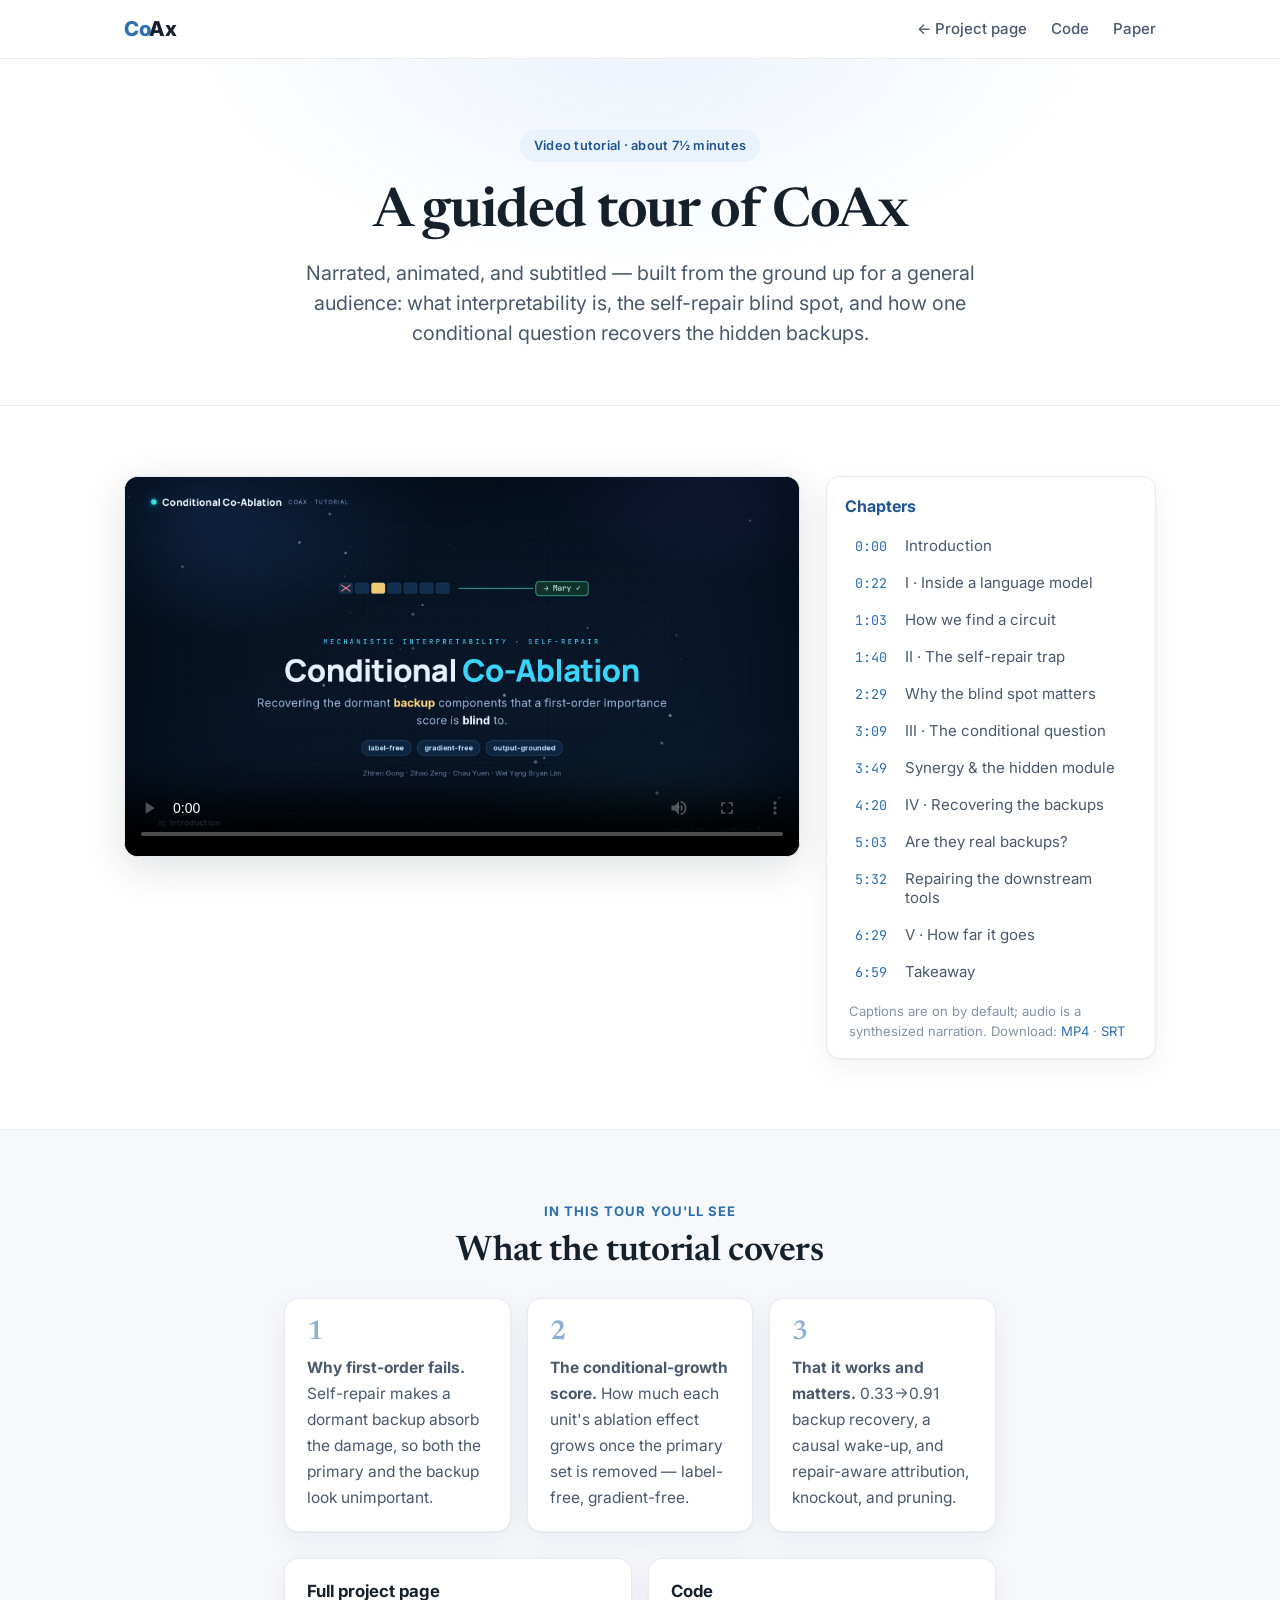
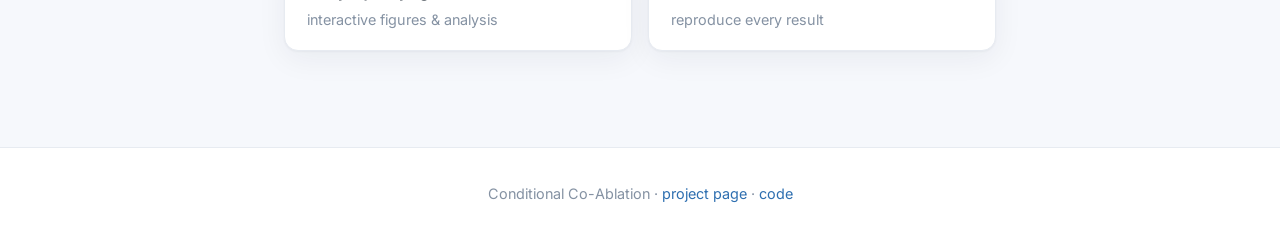
==== commit 1f89ad20: "Wire in the arXiv link (2607.01940) now that the paper is public Co-Authored-By: Claude Opus 4.8 (1M" ====
--- a/tutorial.html
+++ b/tutorial.html
@@ -19,7 +19,7 @@
     <div class="nav-links">
       <a href="index.html">&larr; Project page</a>
       <a href="https://github.com/GongZhiren/Conditional-Co-Ablation">Code</a>
-      <a href="https://arxiv.org/abs/XXXX.XXXXX">Paper</a>
+      <a href="https://arxiv.org/abs/2607.01940">Paper</a>
     </div>
   </div>
 </nav>
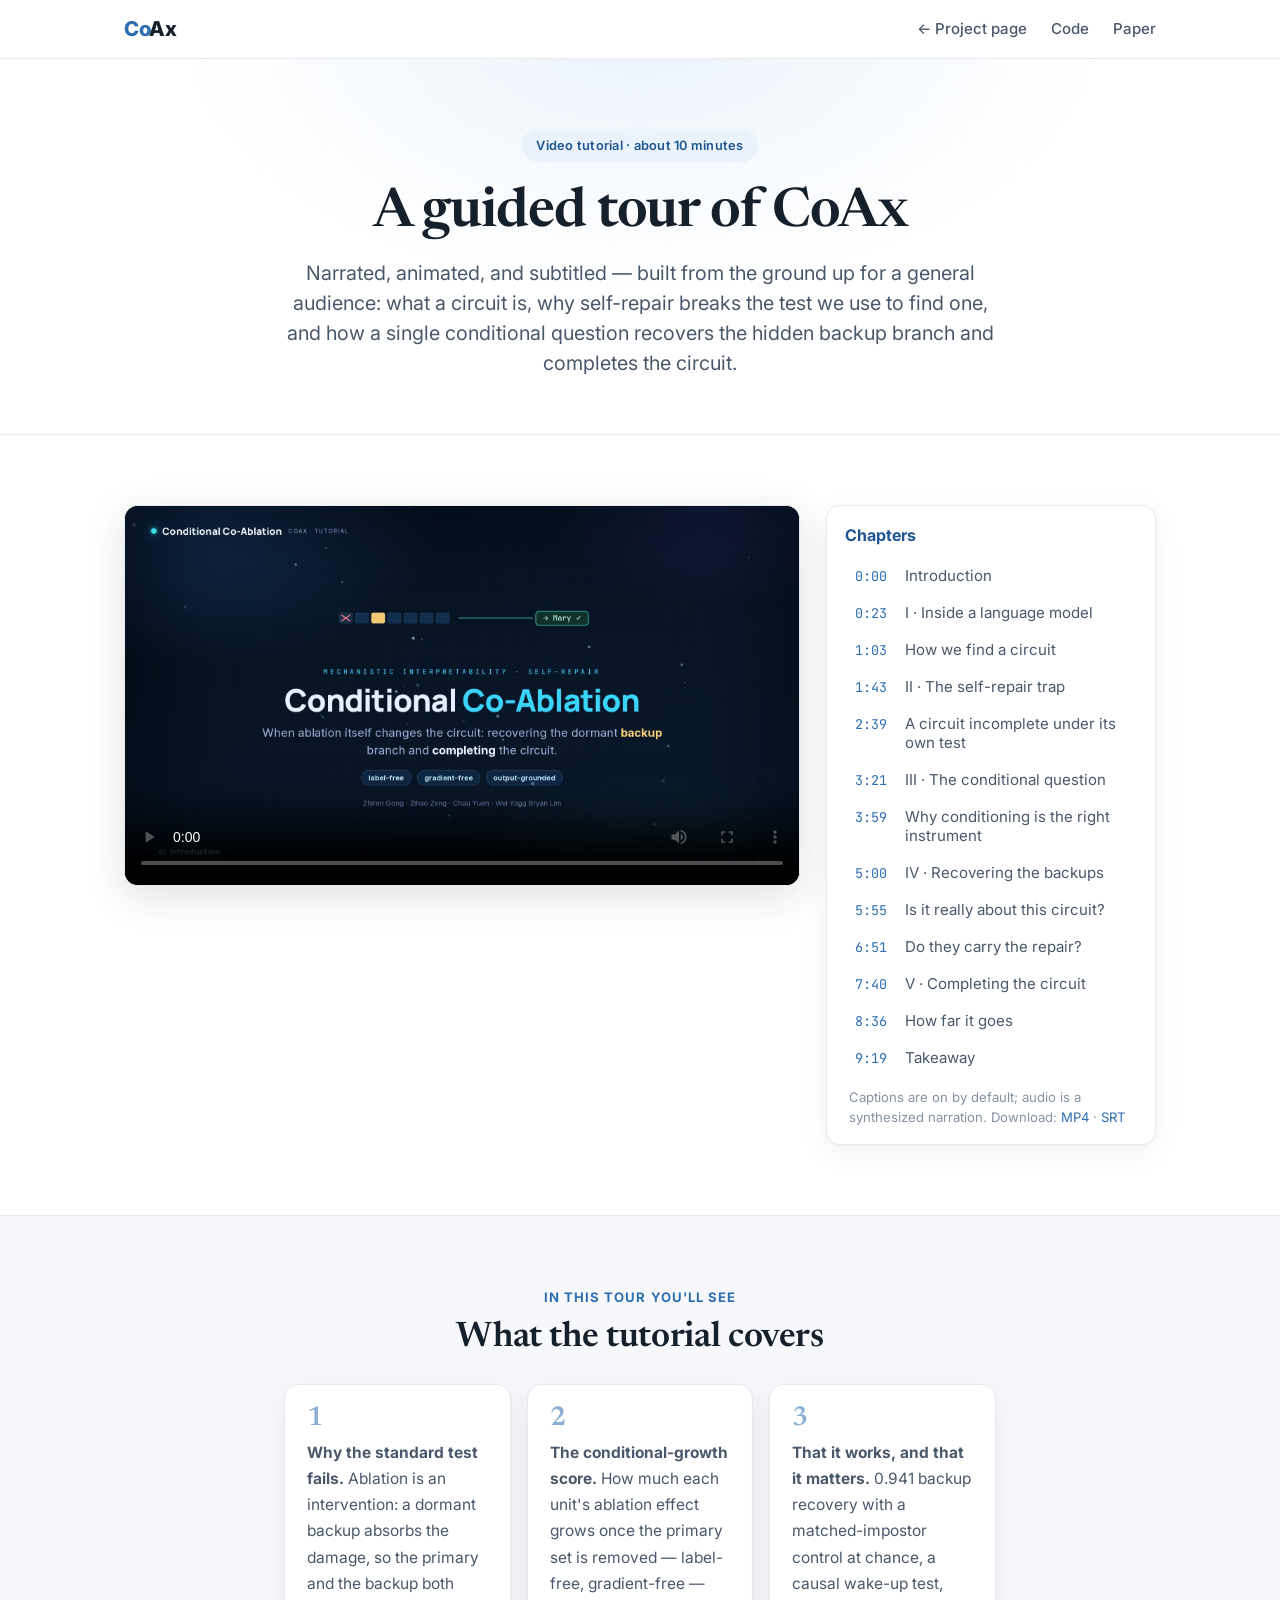
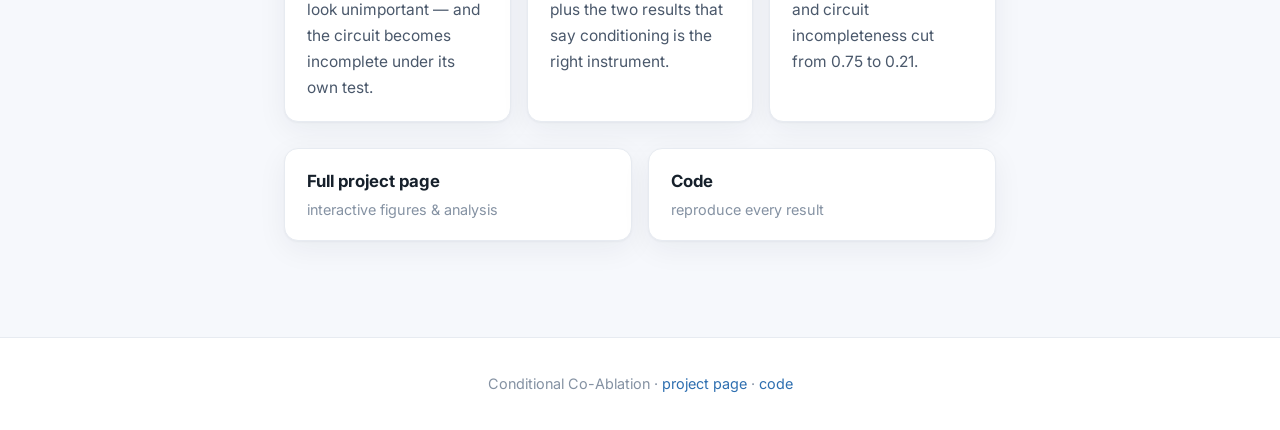
==== commit 44586cb0: "Rebuild page and tutorial for the revised paper The paper was substantially revised, so the page is " ====
--- a/tutorial.html
+++ b/tutorial.html
@@ -26,11 +26,11 @@
 
 <header class="hero tut-hero">
   <div class="wrap narrow">
-    <div class="tag">Video tutorial · about 7½ minutes</div>
+    <div class="tag">Video tutorial &middot; about 10 minutes</div>
     <h1>A guided tour of CoAx</h1>
     <p class="subtitle">Narrated, animated, and subtitled — built from the ground up for a general
-      audience: what interpretability is, the self-repair blind spot, and how one conditional
-      question recovers the hidden backups.</p>
+      audience: what a circuit is, why self-repair breaks the test we use to find one, and how a
+      single conditional question recovers the hidden backup branch and completes the circuit.</p>
   </div>
 </header>
 
@@ -49,17 +49,18 @@
         <h4>Chapters</h4>
         <ul>
           <li><button data-t="0"><span>0:00</span> Introduction</button></li>
-          <li><button data-t="22"><span>0:22</span> I &middot; Inside a language model</button></li>
+          <li><button data-t="23"><span>0:23</span> I &middot; Inside a language model</button></li>
           <li><button data-t="63"><span>1:03</span> How we find a circuit</button></li>
-          <li><button data-t="100"><span>1:40</span> II &middot; The self-repair trap</button></li>
-          <li><button data-t="149"><span>2:29</span> Why the blind spot matters</button></li>
-          <li><button data-t="189"><span>3:09</span> III &middot; The conditional question</button></li>
-          <li><button data-t="229"><span>3:49</span> Synergy &amp; the hidden module</button></li>
-          <li><button data-t="260"><span>4:20</span> IV &middot; Recovering the backups</button></li>
-          <li><button data-t="303"><span>5:03</span> Are they real backups?</button></li>
-          <li><button data-t="332"><span>5:32</span> Repairing the downstream tools</button></li>
-          <li><button data-t="389"><span>6:29</span> V &middot; How far it goes</button></li>
-          <li><button data-t="419"><span>6:59</span> Takeaway</button></li>
+          <li><button data-t="103"><span>1:43</span> II &middot; The self-repair trap</button></li>
+          <li><button data-t="159"><span>2:39</span> A circuit incomplete under its own test</button></li>
+          <li><button data-t="201"><span>3:21</span> III &middot; The conditional question</button></li>
+          <li><button data-t="239"><span>3:59</span> Why conditioning is the right instrument</button></li>
+          <li><button data-t="300"><span>5:00</span> IV &middot; Recovering the backups</button></li>
+          <li><button data-t="355"><span>5:55</span> Is it really about this circuit?</button></li>
+          <li><button data-t="411"><span>6:51</span> Do they carry the repair?</button></li>
+          <li><button data-t="460"><span>7:40</span> V &middot; Completing the circuit</button></li>
+          <li><button data-t="516"><span>8:36</span> How far it goes</button></li>
+          <li><button data-t="559"><span>9:19</span> Takeaway</button></li>
         </ul>
         <p class="chap-note">Captions are on by default; audio is a synthesized narration. Download:
           <a href="assets/tutorial.mp4">MP4</a> · <a href="assets/tutorial.srt">SRT</a></p>
@@ -73,12 +74,15 @@
     <span class="kicker">In this tour you'll see</span>
     <h2>What the tutorial covers</h2>
     <div class="takeaways">
-      <div class="tk"><div class="tk-n">1</div><p><b>Why first-order fails.</b> Self-repair makes a
-        dormant backup absorb the damage, so both the primary and the backup look unimportant.</p></div>
+      <div class="tk"><div class="tk-n">1</div><p><b>Why the standard test fails.</b> Ablation is an
+        intervention: a dormant backup absorbs the damage, so the primary and the backup both look
+        unimportant — and the circuit becomes incomplete under its own test.</p></div>
       <div class="tk"><div class="tk-n">2</div><p><b>The conditional-growth score.</b> How much each
-        unit's ablation effect grows once the primary set is removed — label-free, gradient-free.</p></div>
-      <div class="tk"><div class="tk-n">3</div><p><b>That it works and matters.</b> 0.33&rarr;0.91 backup
-        recovery, a causal wake-up, and repair-aware attribution, knockout, and pruning.</p></div>
+        unit's ablation effect grows once the primary set is removed — label-free, gradient-free —
+        plus the two results that say conditioning is the right instrument.</p></div>
+      <div class="tk"><div class="tk-n">3</div><p><b>That it works, and that it matters.</b> 0.941
+        backup recovery with a matched-impostor control at chance, a causal wake-up test, and circuit
+        incompleteness cut from 0.75 to 0.21.</p></div>
     </div>
     <div class="res-links" style="margin-top:26px">
       <a class="res" href="index.html"><b>Full project page</b><span>interactive figures &amp; analysis</span></a>
--- a/style.css
+++ b/style.css
@@ -119,52 +119,7 @@
 .figrow{display:grid; grid-template-columns:1fr 1fr; gap:20px; margin-top:22px}
 .figrow .figure.half figcaption{font-size:.88rem}
 
-/* ---------------- scatter plot ---------------- */
-.plot-card{background:#fff; border:1px solid var(--line); border-radius:var(--radius);
-  padding:20px; box-shadow:var(--shadow); max-width:760px; margin:6px auto 0}
-#scatter{width:100%}
-#scatter svg{width:100%; height:auto; display:block}
-.legend{display:flex; flex-wrap:wrap; gap:8px 22px; justify-content:center; align-items:center;
-  margin-top:12px; font-size:.9rem; color:var(--ink-soft)}
-.legend .dot{width:11px; height:11px; border-radius:50%; display:inline-block; margin-right:6px; vertical-align:-1px}
-.legend .dot.other{background:#c3ccd8} .legend .dot.primary{background:var(--orange)}
-.legend .star{color:var(--blue); margin-right:5px; font-size:1.05em}
-.legend-note{color:var(--ink-faint); font-size:.82rem}
 .k-back{color:var(--blue); font-weight:700}
-
-/* ---------------- demo (knockout) ---------------- */
-.demo-card,.wake-card{background:#fff; border:1px solid var(--line); border-radius:var(--radius);
-  box-shadow:var(--shadow); max-width:820px; margin:6px auto 0; overflow:hidden}
-.demo-controls{display:flex; flex-wrap:wrap; gap:8px; padding:18px 22px; border-bottom:1px solid var(--line-soft); background:var(--bg-alt)}
-.dbtn{border:1px solid var(--line); background:#fff; color:var(--ink-soft); font-weight:600; font-size:.92rem;
-  padding:9px 16px; border-radius:9px; cursor:pointer; transition:all .14s ease; font-family:inherit}
-.dbtn:hover{border-color:var(--blue); color:var(--blue)}
-.dbtn.active{background:var(--blue); color:#fff; border-color:var(--blue)}
-.demo-body{padding:26px 26px 30px; display:grid; grid-template-columns:1.3fr 1fr; gap:28px; align-items:center}
-.gauge-label{font-size:.9rem; font-weight:600; color:var(--ink-soft); margin-bottom:8px}
-.bar-track{position:relative; height:30px; background:var(--bg-alt); border-radius:8px; overflow:hidden; border:1px solid var(--line-soft)}
-.bar-fill{position:absolute; left:0; top:0; bottom:0; width:0;
-  background:linear-gradient(90deg,var(--blue),#4a8ccb); border-radius:8px; transition:width .7s cubic-bezier(.22,1,.36,1)}
-.bar-fill.acc{background:linear-gradient(90deg,#2f8f66,#57b489)}
-.bar-val{position:absolute; right:10px; top:50%; transform:translateY(-50%); font-family:"JetBrains Mono",monospace;
-  font-size:.9rem; font-weight:600; color:var(--ink)}
-.demo-explain{font-size:.98rem; color:var(--ink-soft); line-height:1.55; min-height:96px}
-.demo-explain b{color:var(--ink)}
-.demo-explain .verdict{display:inline-block; font-weight:700; margin-bottom:6px}
-.verdict.ok{color:var(--green)} .verdict.warn{color:var(--red)} .verdict.mid{color:var(--blue-deep)}
-
-/* ---------------- wake-up ---------------- */
-.wake-slider{padding:20px 24px 6px; text-align:center}
-.wake-slider label{font-weight:600; color:var(--ink-soft); font-size:.96rem}
-.wake-slider b{color:var(--blue); font-size:1.1rem}
-input[type=range]{-webkit-appearance:none; appearance:none; width:min(420px,80%); height:6px; border-radius:6px;
-  background:var(--line); margin:14px auto 0; display:block; cursor:pointer}
-input[type=range]::-webkit-slider-thumb{-webkit-appearance:none; width:20px; height:20px; border-radius:50%;
-  background:var(--blue); border:3px solid #fff; box-shadow:var(--shadow); cursor:pointer}
-input[type=range]::-moz-range-thumb{width:18px; height:18px; border-radius:50%; background:var(--blue); border:3px solid #fff; cursor:pointer}
-.wake-gauges{display:grid; grid-template-columns:1fr 1fr; gap:24px; padding:16px 30px 30px}
-.wg-title{font-size:.9rem; font-weight:600; color:var(--ink-soft); margin-bottom:10px; text-align:center; min-height:40px}
-.wg svg{width:100%; height:auto; display:block}
 
 /* ---------------- results ---------------- */
 .results-grid{display:grid; grid-template-columns:1.15fr .85fr; gap:22px; max-width:940px; margin:0 auto}
@@ -205,10 +160,6 @@
 /* ---------------- footer + tooltip ---------------- */
 footer{padding:34px 0; text-align:center}
 footer p{color:var(--ink-faint); font-size:.9rem; margin:0}
-.tooltip{position:fixed; pointer-events:none; opacity:0; transform:translate(-50%,-115%);
-  background:var(--ink); color:#fff; padding:7px 11px; border-radius:8px; font-size:.82rem; font-weight:500;
-  font-family:"JetBrains Mono",monospace; white-space:nowrap; z-index:100; transition:opacity .1s; box-shadow:0 6px 20px rgba(0,0,0,.25)}
-.tooltip.show{opacity:1}
 
 /* ---------------- responsive ---------------- */
 @media (max-width:820px){
@@ -220,7 +171,7 @@
   .nav-links a.active::after{display:none}
   .hero h1{font-size:2.5rem}
   .subtitle{font-size:1.08rem}
-  .two-col,.results-grid,.res-links,.wake-gauges,.demo-body,.figrow,.figrow.three{grid-template-columns:1fr}
+  .two-col,.results-grid,.res-links,.figrow,.figrow.three{grid-template-columns:1fr}
   .sec h2{font-size:1.7rem}
   .stat .v{font-size:2.2rem}
 }
@@ -240,7 +191,6 @@
 .split-text p{margin:0 0 12px; color:var(--ink-soft); font-size:1.02rem}
 .split-text p:last-child{margin-bottom:0}
 .split-fig{margin:0}
-.split .plot-card{margin:0}
 .cards3{display:grid; grid-template-columns:repeat(3,1fr); gap:16px; margin-top:10px}
 .flow{text-align:center; max-width:720px; margin:36px auto 0; color:var(--ink-faint);
   font-size:1.02rem; font-style:italic; line-height:1.5}
@@ -272,6 +222,7 @@
 .chapters button:hover,.chapters button.on{background:var(--blue-wash); color:var(--ink)}
 .chap-note{font-size:.82rem; color:var(--ink-faint); margin:12px 4px 0; line-height:1.5}
 .takeaways{display:grid; grid-template-columns:repeat(3,1fr); gap:16px; margin-top:10px}
+.takeaways.two{grid-template-columns:repeat(2,1fr); max-width:860px; margin-left:auto; margin-right:auto}
 .tk{background:#fff; border:1px solid var(--line); border-radius:var(--radius); box-shadow:var(--shadow); padding:20px 22px}
 .tk-n{font-family:"Newsreader",serif; font-size:1.7rem; font-weight:600; color:var(--blue); opacity:.55; line-height:1; margin-bottom:8px}
 .tk p{margin:0; font-size:.97rem; color:var(--ink-soft)}
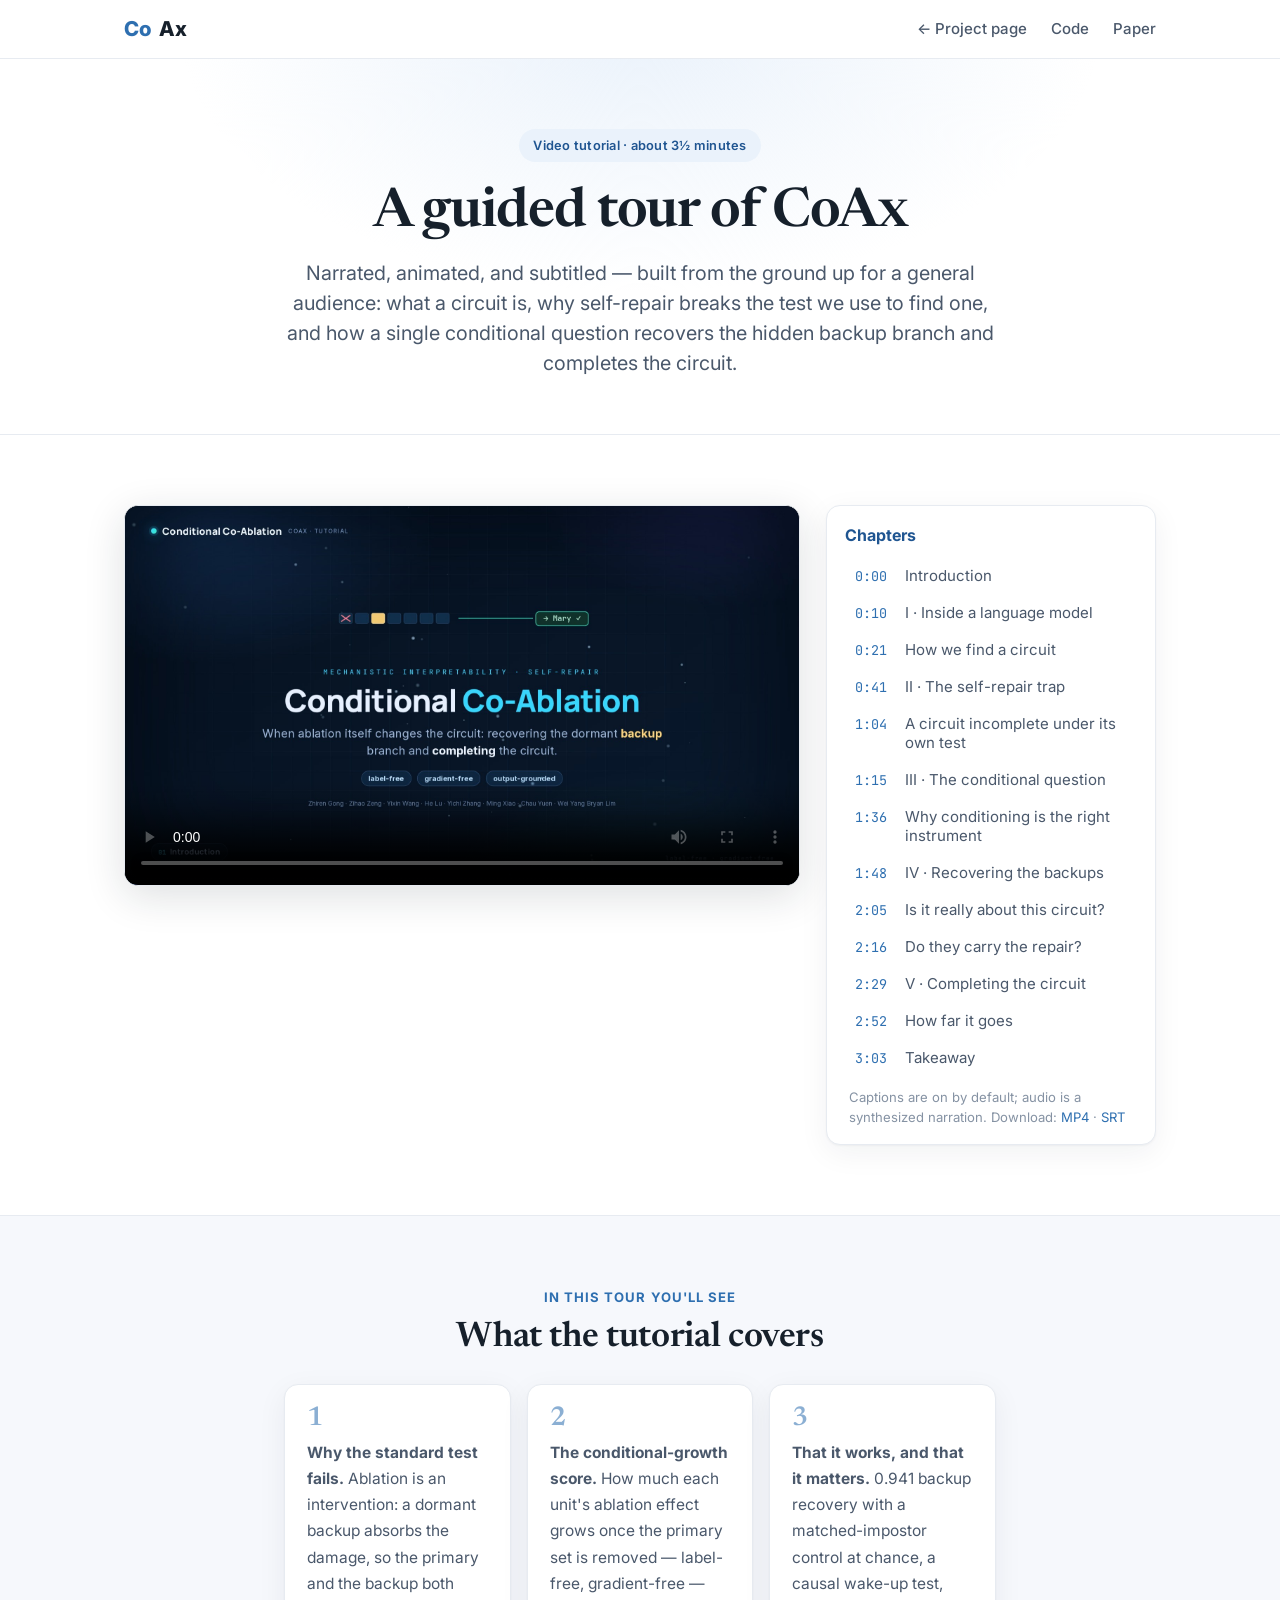
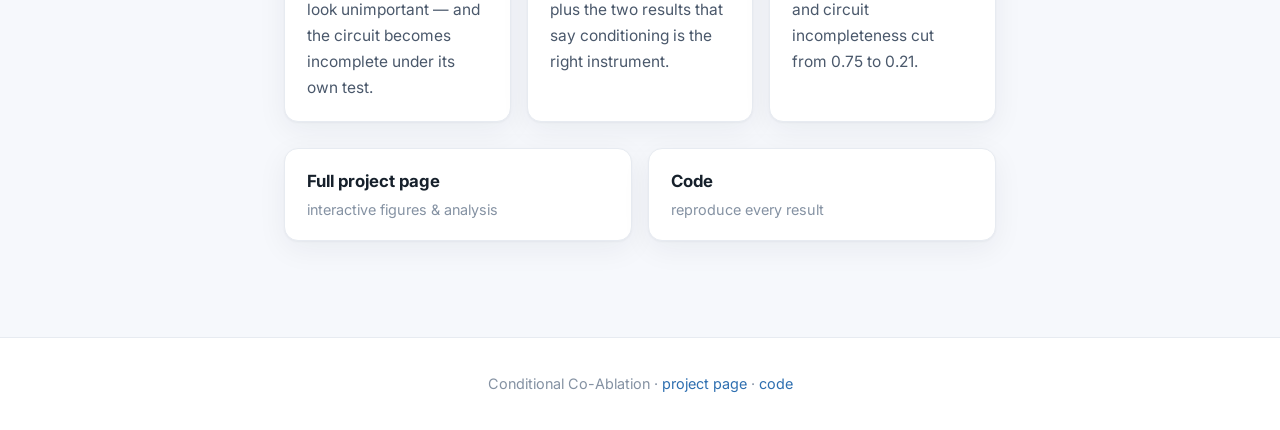
==== commit 3f439fe9: "tutorial: refreshed video — faster pace, trimmed 10:02 → 3:16, corrected 9-author byline & specific " ====
--- a/tutorial.html
+++ b/tutorial.html
@@ -26,7 +26,7 @@
 
 <header class="hero tut-hero">
   <div class="wrap narrow">
-    <div class="tag">Video tutorial &middot; about 10 minutes</div>
+    <div class="tag">Video tutorial &middot; about 3&frac12; minutes</div>
     <h1>A guided tour of CoAx</h1>
     <p class="subtitle">Narrated, animated, and subtitled — built from the ground up for a general
       audience: what a circuit is, why self-repair breaks the test we use to find one, and how a
@@ -49,18 +49,18 @@
         <h4>Chapters</h4>
         <ul>
           <li><button data-t="0"><span>0:00</span> Introduction</button></li>
-          <li><button data-t="23"><span>0:23</span> I &middot; Inside a language model</button></li>
-          <li><button data-t="63"><span>1:03</span> How we find a circuit</button></li>
-          <li><button data-t="103"><span>1:43</span> II &middot; The self-repair trap</button></li>
-          <li><button data-t="159"><span>2:39</span> A circuit incomplete under its own test</button></li>
-          <li><button data-t="201"><span>3:21</span> III &middot; The conditional question</button></li>
-          <li><button data-t="239"><span>3:59</span> Why conditioning is the right instrument</button></li>
-          <li><button data-t="300"><span>5:00</span> IV &middot; Recovering the backups</button></li>
-          <li><button data-t="355"><span>5:55</span> Is it really about this circuit?</button></li>
-          <li><button data-t="411"><span>6:51</span> Do they carry the repair?</button></li>
-          <li><button data-t="460"><span>7:40</span> V &middot; Completing the circuit</button></li>
-          <li><button data-t="516"><span>8:36</span> How far it goes</button></li>
-          <li><button data-t="559"><span>9:19</span> Takeaway</button></li>
+          <li><button data-t="10"><span>0:10</span> I &middot; Inside a language model</button></li>
+          <li><button data-t="21"><span>0:21</span> How we find a circuit</button></li>
+          <li><button data-t="41"><span>0:41</span> II &middot; The self-repair trap</button></li>
+          <li><button data-t="64"><span>1:04</span> A circuit incomplete under its own test</button></li>
+          <li><button data-t="75"><span>1:15</span> III &middot; The conditional question</button></li>
+          <li><button data-t="96"><span>1:36</span> Why conditioning is the right instrument</button></li>
+          <li><button data-t="108"><span>1:48</span> IV &middot; Recovering the backups</button></li>
+          <li><button data-t="125"><span>2:05</span> Is it really about this circuit?</button></li>
+          <li><button data-t="136"><span>2:16</span> Do they carry the repair?</button></li>
+          <li><button data-t="149"><span>2:29</span> V &middot; Completing the circuit</button></li>
+          <li><button data-t="172"><span>2:52</span> How far it goes</button></li>
+          <li><button data-t="183"><span>3:03</span> Takeaway</button></li>
         </ul>
         <p class="chap-note">Captions are on by default; audio is a synthesized narration. Download:
           <a href="assets/tutorial.mp4">MP4</a> · <a href="assets/tutorial.srt">SRT</a></p>
--- a/style.css
+++ b/style.css
@@ -29,7 +29,11 @@
   backdrop-filter:saturate(180%) blur(12px); border-bottom:1px solid var(--line)}
 .nav-inner{max-width:var(--maxw); margin:0 auto; padding:0 24px; height:58px;
   display:flex; align-items:center; justify-content:space-between}
-.brand{font-weight:800; font-size:1.28rem; letter-spacing:-.02em; color:var(--ink)}
+.brand{display:inline-flex; align-items:center; gap:9px; font-weight:800; font-size:1.28rem;
+  letter-spacing:-.02em; color:var(--ink)}
+.brand-icon{width:25px; height:25px; flex:none; color:var(--blue); display:block;
+  transition:transform .18s cubic-bezier(.22,1,.36,1)}
+.brand:hover .brand-icon{transform:rotate(-8deg) scale(1.06)}
 .brand-mark{color:var(--blue)}
 .nav-links{display:flex; gap:24px}
 .nav-links a{color:var(--ink-soft); font-weight:500; font-size:.94rem; position:relative}
@@ -48,7 +52,10 @@
 .subtitle em{color:var(--blue-deep)}
 .authors{display:flex; flex-wrap:wrap; gap:6px 22px; justify-content:center; font-weight:600; font-size:1.02rem}
 .authors span::after{content:""}
-.affil{color:var(--ink-faint); margin-top:6px; font-size:.98rem}
+.authors sup{font-weight:500; font-size:.68em; color:var(--blue); margin-left:1px}
+.affil{color:var(--ink-faint); margin-top:8px; font-size:.88rem; display:flex; flex-wrap:wrap;
+  gap:2px 18px; justify-content:center; max-width:900px; margin-left:auto; margin-right:auto}
+.affil sup{margin-right:3px; color:var(--blue)}
 .badges{display:flex; gap:12px; justify-content:center; margin:30px 0 8px; flex-wrap:wrap}
 .badge{display:inline-flex; align-items:center; gap:8px; padding:10px 20px; border-radius:999px;
   border:1px solid var(--line); background:#fff; color:var(--ink); font-weight:600; font-size:.95rem;
@@ -142,6 +149,13 @@
 .ms-lab{font-size:.9rem; color:var(--ink-soft); font-weight:600; line-height:1.3}
 .ms-lab span{color:var(--ink-faint); font-weight:400; font-size:.85rem}
 
+.callout{background:#fff; border:1px solid var(--line); border-left:3px solid var(--blue);
+  border-radius:0 var(--radius) var(--radius) 0; box-shadow:var(--shadow);
+  padding:24px 30px; max-width:1080px; margin:30px auto 0}
+.callout > h3{margin:0 0 10px}
+.callout .lead{text-align:left; margin:0; max-width:none}
+.callout .lead + .lead{margin-top:12px}
+
 /* ---------------- resources / bibtex ---------------- */
 .res-links{display:grid; grid-template-columns:1fr 1fr; gap:16px; margin:8px 0 26px}
 .res{display:flex; flex-direction:column; gap:3px; padding:18px 22px; border:1px solid var(--line);
@@ -187,6 +201,7 @@
 .act-head .kicker{text-align:left; margin:2px 0 4px}
 .act-head h2{text-align:left; margin:0}
 .split{display:grid; grid-template-columns:1fr 1fr; gap:34px; align-items:center; max-width:1080px; margin:0 auto}
+.split.top{align-items:start}
 .split-text h4{margin:0 0 10px; font-size:1.12rem; color:var(--blue-deep)}
 .split-text p{margin:0 0 12px; color:var(--ink-soft); font-size:1.02rem}
 .split-text p:last-child{margin-bottom:0}
@@ -236,5 +251,6 @@
 /* applications sub-headings */
 .subact{font-family:"Newsreader",serif; font-size:1.45rem; font-weight:600; color:var(--ink);
   text-align:left; margin:8px 0 4px}
+.wrap > .subact:first-child{margin-top:32px}
 .subact span{font-family:"Inter",sans-serif; font-size:.98rem; font-weight:400; color:var(--ink-faint)}
 .figrow .gcard img{aspect-ratio:16/10}
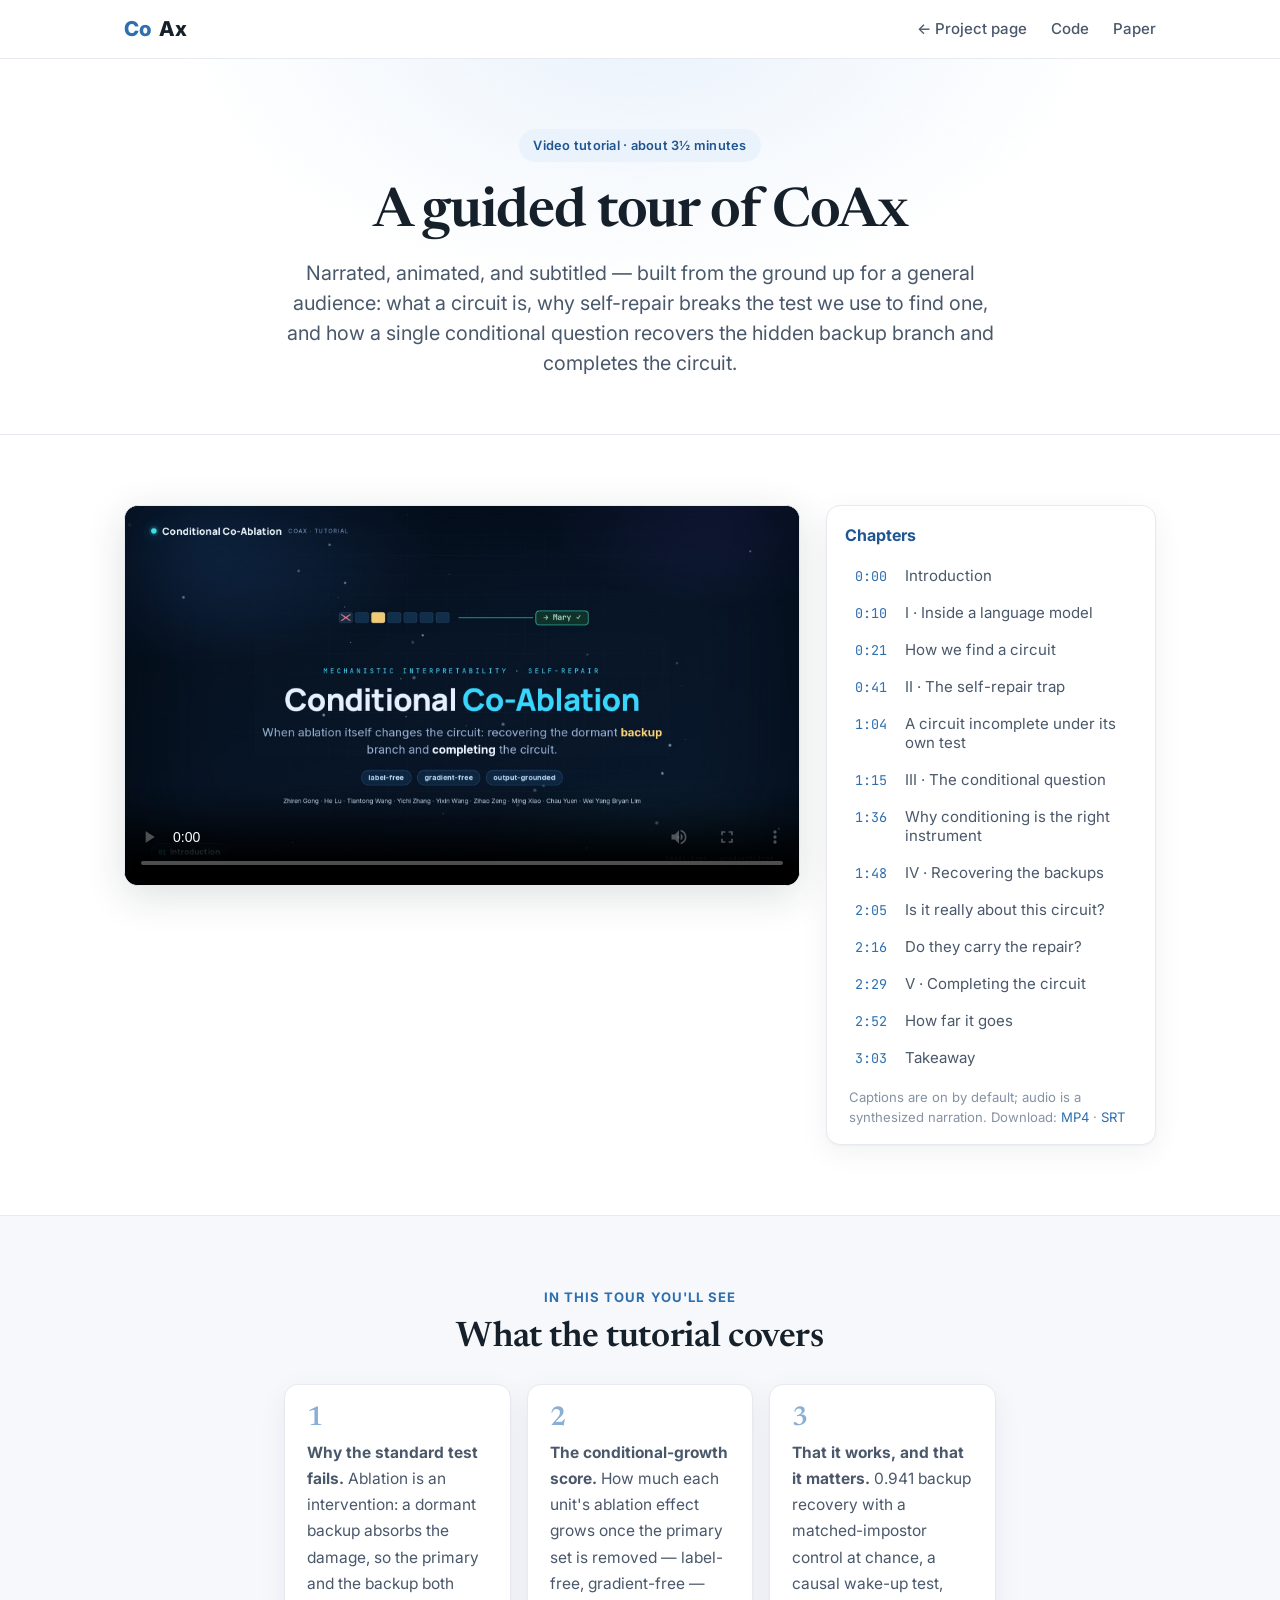
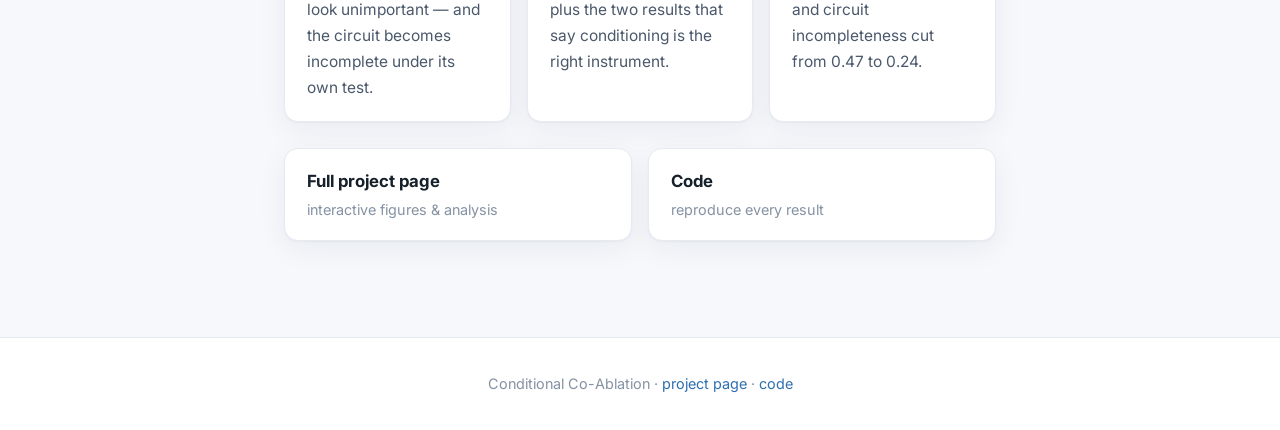
==== commit a3da2394: "Update project results and tutorial" ====
--- a/tutorial.html
+++ b/tutorial.html
@@ -82,7 +82,7 @@
         plus the two results that say conditioning is the right instrument.</p></div>
       <div class="tk"><div class="tk-n">3</div><p><b>That it works, and that it matters.</b> 0.941
         backup recovery with a matched-impostor control at chance, a causal wake-up test, and circuit
-        incompleteness cut from 0.75 to 0.21.</p></div>
+        incompleteness cut from 0.47 to 0.24.</p></div>
     </div>
     <div class="res-links" style="margin-top:26px">
       <a class="res" href="index.html"><b>Full project page</b><span>interactive figures &amp; analysis</span></a>
